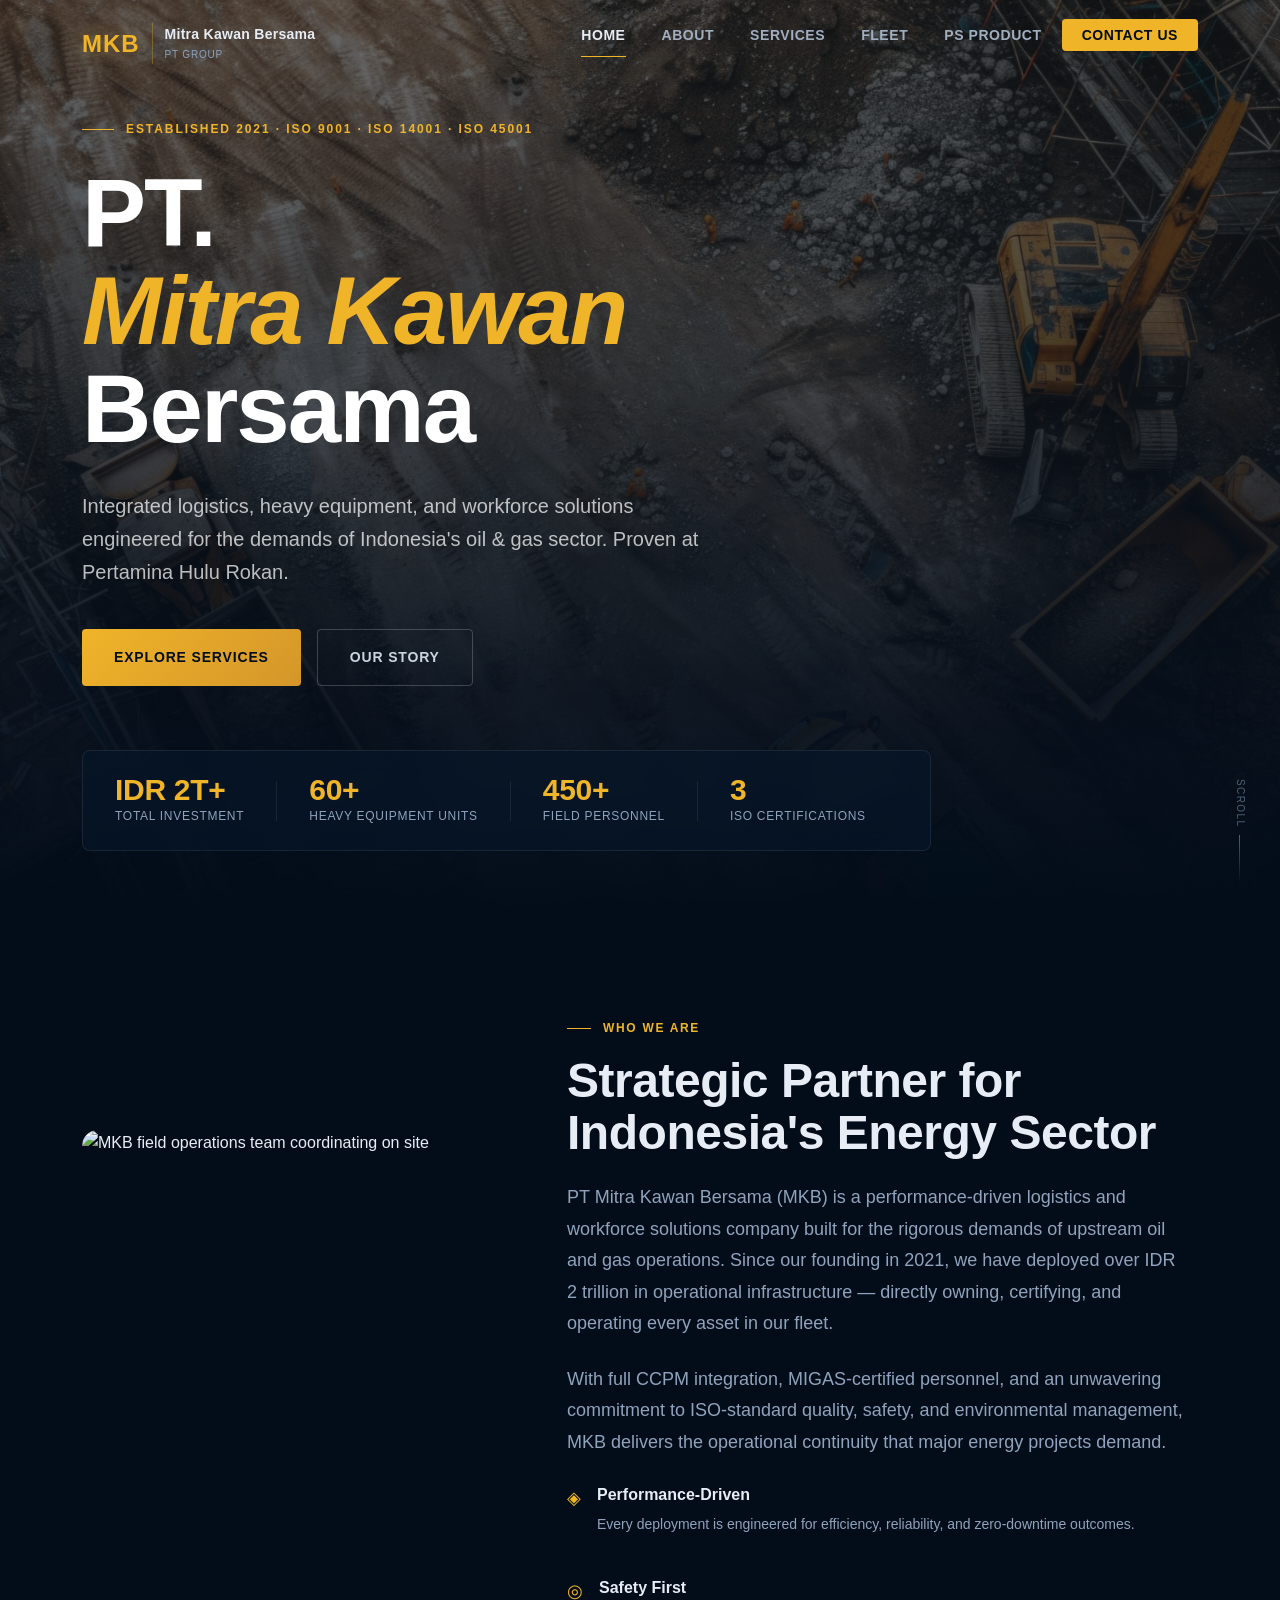
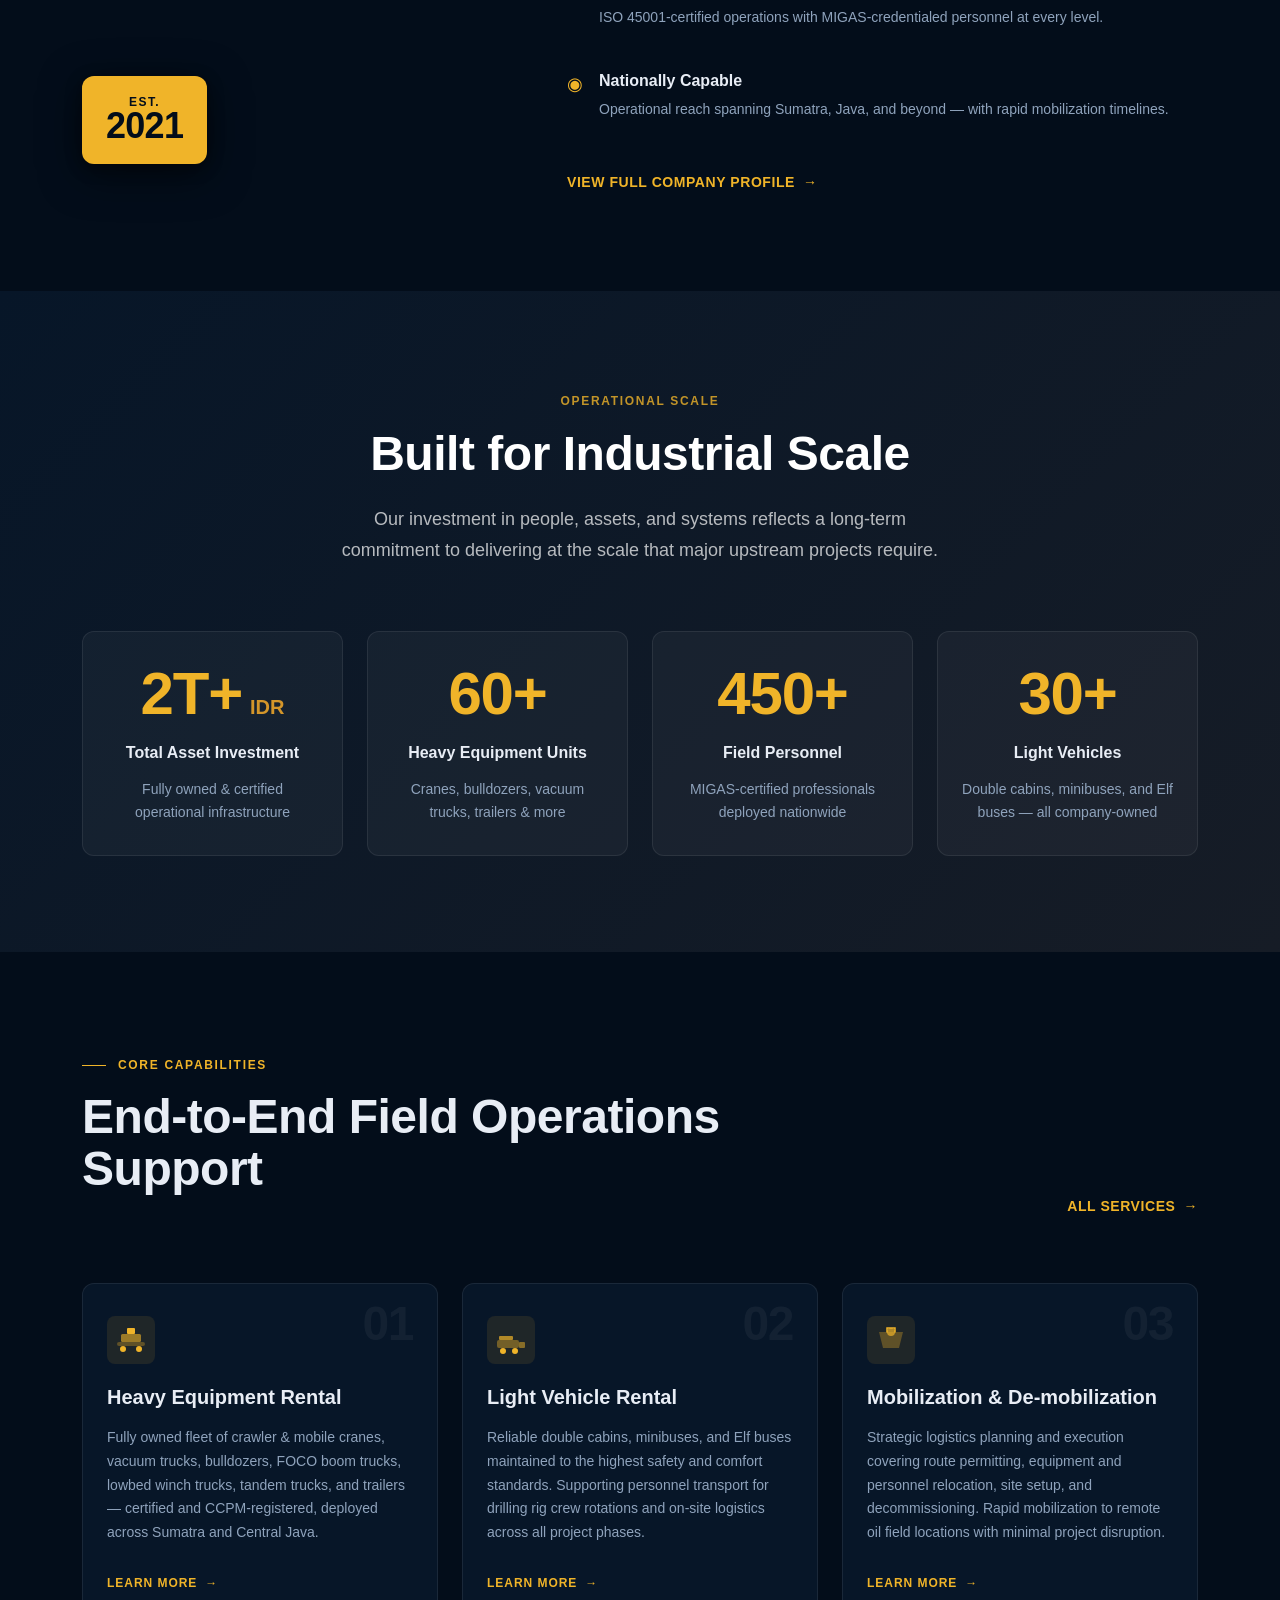
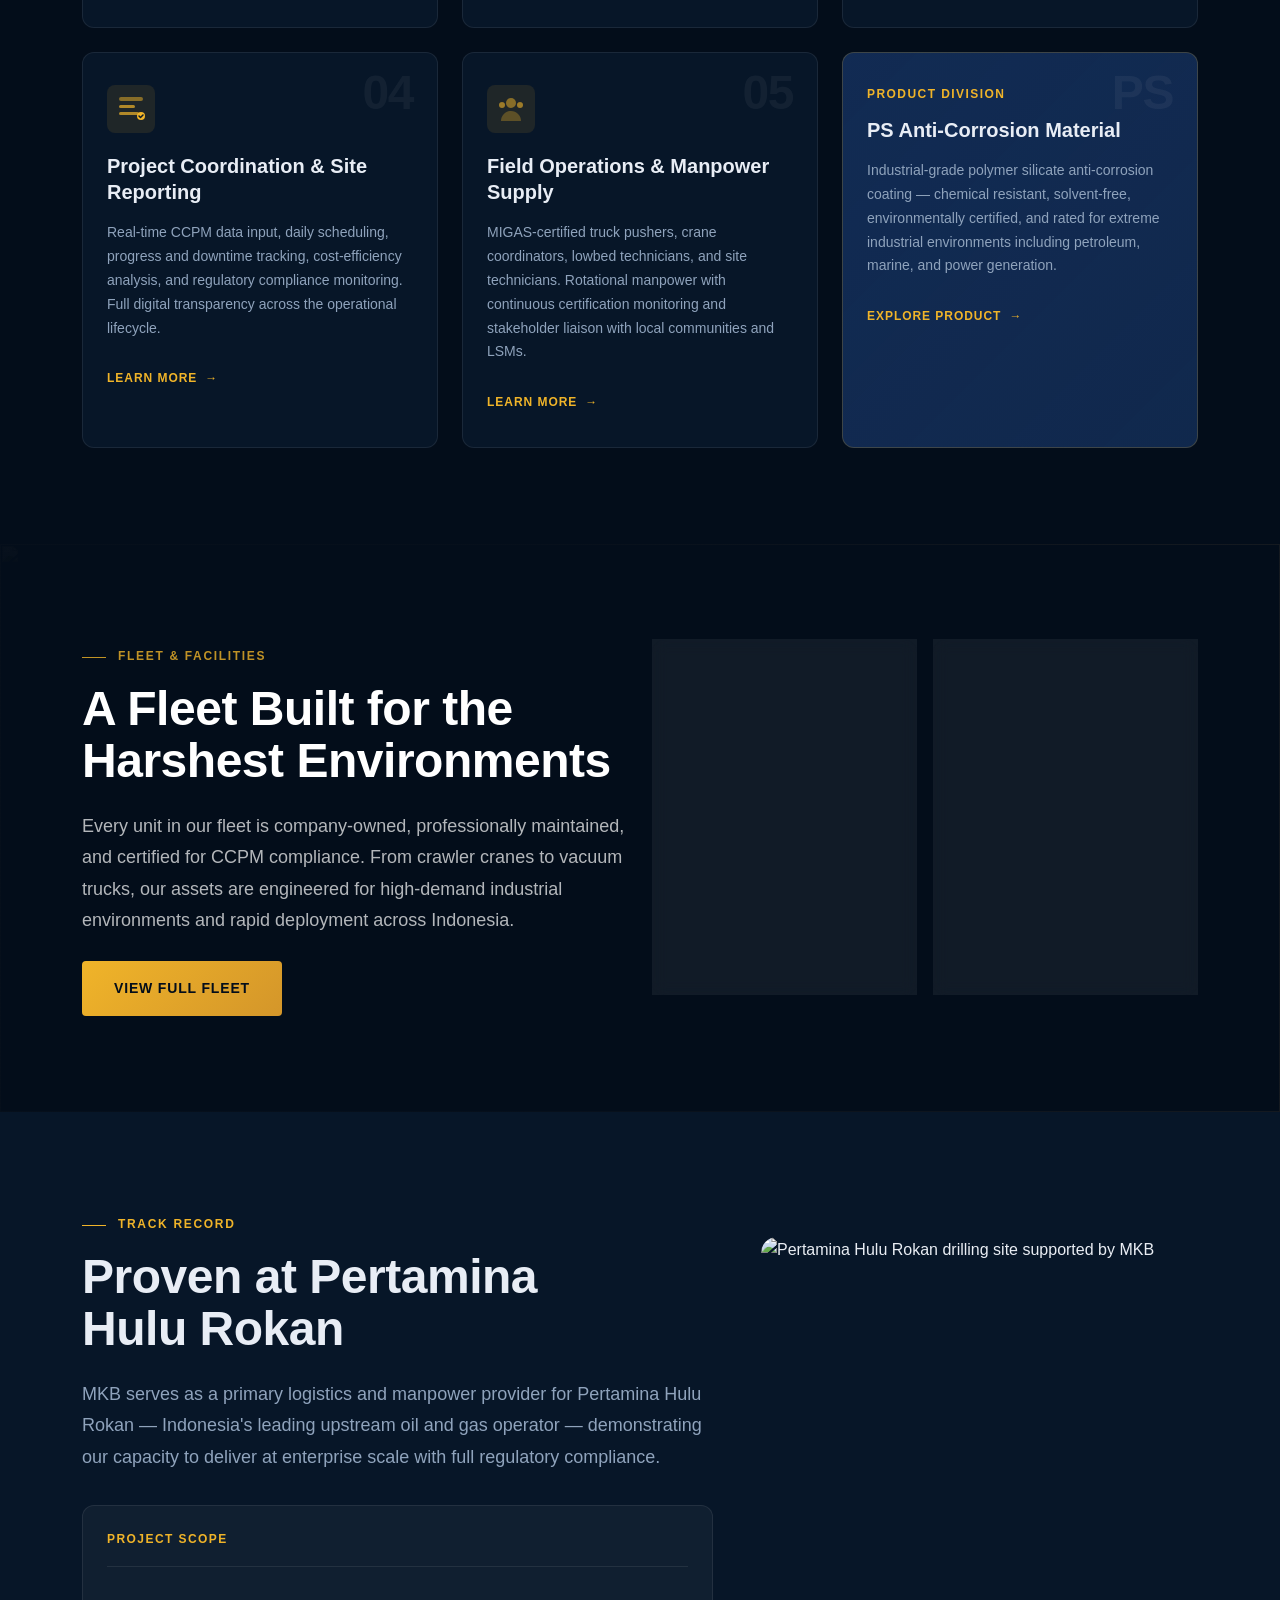
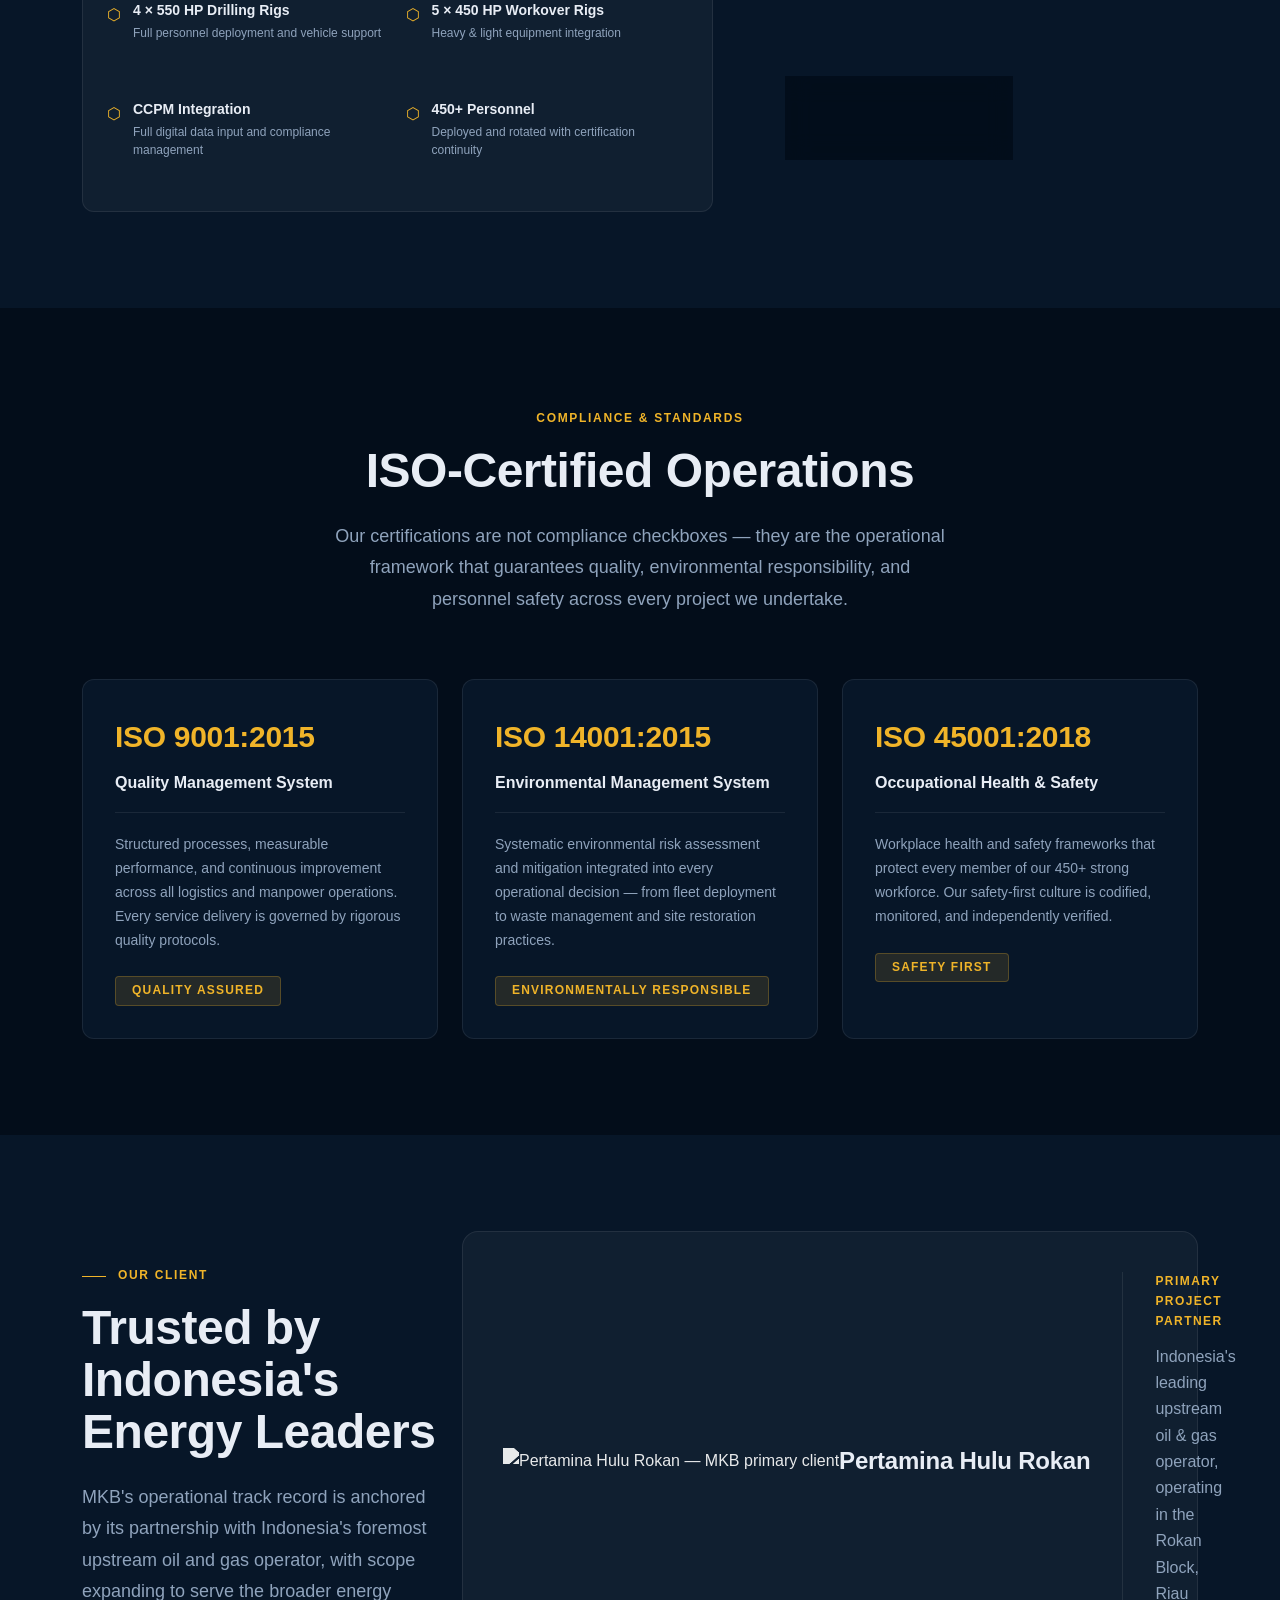
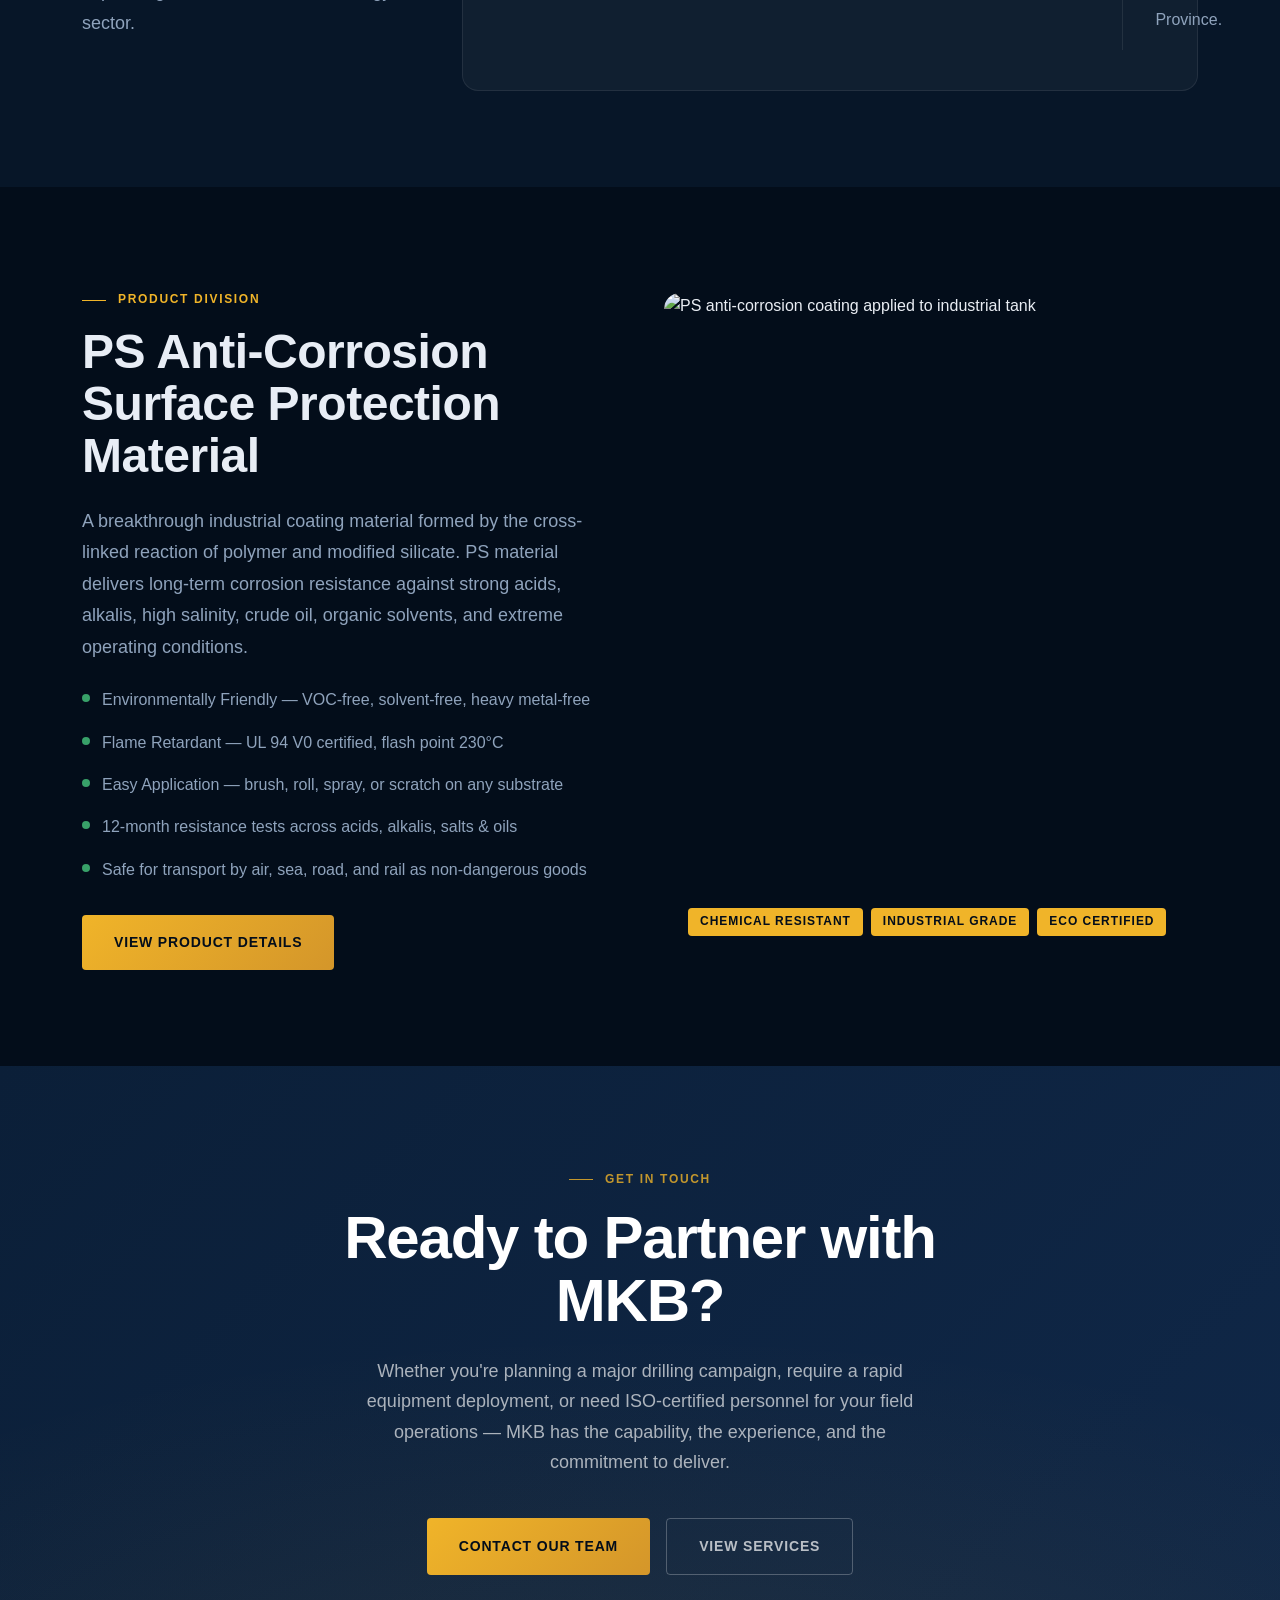
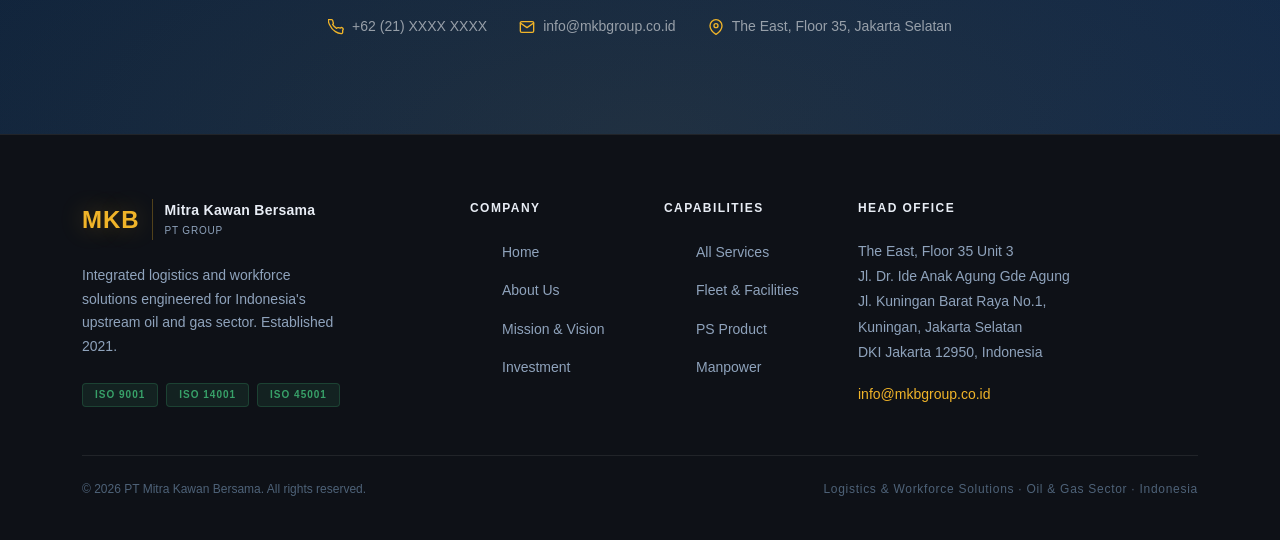
==== index.html @ 02517354 "Initial Commit" ====
<!DOCTYPE html>
<html lang="en">
<head>
  <meta charset="UTF-8" />
  <meta name="viewport" content="width=device-width, initial-scale=1.0" />
  <meta http-equiv="X-UA-Compatible" content="IE=edge" />

  <!-- SEO -->
  <title>PT Mitra Kawan Bersama (MKB) | Logistics & Workforce Solutions — Oil & Gas Indonesia</title>
  <meta name="description" content="PT Mitra Kawan Bersama (MKB) is Indonesia's trusted logistics and workforce solutions partner for the upstream oil and gas sector. Heavy equipment rental, manpower supply, and PS anti-corrosion products." />
  <meta name="keywords" content="logistics oil and gas indonesia, heavy equipment rental indonesia, manpower oil and gas, anti corrosion coating industrial, Pertamina Hulu Rokan contractor, CCPM oil gas, PT Mitra Kawan Bersama" />
  <meta name="robots" content="index, follow" />
  <link rel="canonical" href="https://www.mkbgroup.co.id/" />

  <!-- Open Graph -->
  <meta property="og:type" content="website" />
  <meta property="og:url" content="https://www.mkbgroup.co.id/" />
  <meta property="og:title" content="PT Mitra Kawan Bersama | Integrated Logistics & Workforce Solutions" />
  <meta property="og:description" content="Strategic logistics, heavy equipment, and manpower solutions for Indonesia's upstream oil and gas sector. ISO 9001 | ISO 14001 | ISO 45001 certified." />
  <meta property="og:image" content="/assets/images/og-cover.jpg" />
  <meta property="og:site_name" content="MKB Group" />

  <!-- Twitter Card -->
  <meta name="twitter:card" content="summary_large_image" />
  <meta name="twitter:title" content="PT Mitra Kawan Bersama | Oil & Gas Logistics Indonesia" />
  <meta name="twitter:description" content="Integrated logistics, heavy equipment rental, and workforce solutions for Indonesia's oil & gas sector." />
  <meta name="twitter:image" content="/assets/images/og-cover.jpg" />

  <!-- Fonts -->
  <link rel="preconnect" href="https://fonts.googleapis.com" />
  <link rel="preconnect" href="https://fonts.gstatic.com" crossorigin />
  <link href="https://fonts.googleapis.com/css2?family=Barlow+Condensed:wght@400;600;700;800&family=Barlow:wght@300;400;500;600&family=Barlow+Semi+Condensed:wght@500;600;700&display=swap" rel="stylesheet" />

  <!-- Bootstrap 5 Layout Only -->
  <link rel="stylesheet" href="https://cdn.jsdelivr.net/npm/bootstrap@5.3.2/dist/css/bootstrap.min.css" />

  <!-- Custom Design System -->
  <link rel="stylesheet" href="css/style.css" />

  <!-- Structured Data -->
  <script type="application/ld+json">
  {
    "@context": "https://schema.org",
    "@type": "Organization",
    "name": "PT Mitra Kawan Bersama",
    "alternateName": "MKB",
    "url": "https://www.mkbgroup.co.id",
    "logo": "/assets/images/mkb-logo.svg",
    "foundingDate": "2021",
    "description": "Strategic logistics and workforce solutions provider for Indonesia's upstream oil and gas sector.",
    "address": {
      "@type": "PostalAddress",
      "streetAddress": "The East Floor 35 Unit 3, Jalan Dr. Ide Anak Agung Gde Agung, Jl. Kuningan Barat Raya No.1",
      "addressLocality": "Jakarta Selatan",
      "addressRegion": "DKI Jakarta",
      "postalCode": "12950",
      "addressCountry": "ID"
    },
    "hasCredential": ["ISO 9001:2015", "ISO 14001:2015", "ISO 45001:2018"]
  }
  </script>
</head>
<body>

<!-- ═══════════════════════════════════════════════════════════
     NAVBAR
═══════════════════════════════════════════════════════════ -->
<header id="mkb-navbar" class="mkb-navbar" role="banner">
  <nav class="container-xl" aria-label="Primary Navigation">
    <a href="index.html" class="nav-brand" aria-label="MKB Home">
      <span class="nav-brand__mark">MKB</span>
      <span class="nav-brand__text">
        <span class="nav-brand__name">Mitra Kawan Bersama</span>
        <span class="nav-brand__sub">PT Group</span>
      </span>
    </a>

    <button class="nav-toggle" id="navToggle" aria-label="Toggle navigation" aria-expanded="false" aria-controls="navMenu">
      <span></span><span></span><span></span>
    </button>

    <ul class="nav-menu" id="navMenu" role="menubar">
      <li role="none"><a href="index.html" class="nav-link active" role="menuitem">Home</a></li>
      <li role="none"><a href="about.html" class="nav-link" role="menuitem">About</a></li>
      <li role="none"><a href="services.html" class="nav-link" role="menuitem">Services</a></li>
      <li role="none"><a href="fleet.html" class="nav-link" role="menuitem">Fleet</a></li>
      <li role="none"><a href="product.html" class="nav-link" role="menuitem">PS Product</a></li>
      <li role="none">
        <a href="mailto:info@mkbgroup.co.id" class="nav-cta" role="menuitem">Contact Us</a>
      </li>
    </ul>
  </nav>
</header>

<main id="main-content">

<!-- ═══════════════════════════════════════════════════════════
     HERO SECTION
═══════════════════════════════════════════════════════════ -->
<section id="hero" class="hero-section" aria-label="Hero">
  <div class="hero-bg">
    <img
      src="/assets/images/hero-industrial.jpg"
      alt="Industrial oil field operations at dawn"
      class="hero-bg__img"
      loading="eager"
    />
    <div class="hero-bg__overlay"></div>
    <div class="hero-bg__grid"></div>
  </div>

  <div class="container-xl hero-content">
    <div class="row">
      <div class="col-xl-9">
        <p class="hero-eyebrow reveal">Established 2021 · ISO 9001 · ISO 14001 · ISO 45001</p>
        <h1 class="hero-title reveal reveal-delay-1">
          PT.<br />
          <em>Mitra Kawan</em><br />
          Bersama
        </h1>
        <p class="hero-subtitle reveal reveal-delay-2">
          Integrated logistics, heavy equipment, and workforce solutions engineered for the demands of Indonesia's oil &amp; gas sector. Proven at Pertamina Hulu Rokan.
        </p>
        <div class="hero-actions reveal reveal-delay-3">
          <a href="services.html" class="btn-primary-mkb">Explore Services</a>
          <a href="about.html" class="btn-ghost-mkb">Our Story</a>
        </div>
      </div>
    </div>

    <div class="hero-metrics reveal reveal-delay-4">
      <div class="hero-metric">
        <span class="hero-metric__value">IDR 2T+</span>
        <span class="hero-metric__label">Total Investment</span>
      </div>
      <div class="hero-metric__divider"></div>
      <div class="hero-metric">
        <span class="hero-metric__value">60+</span>
        <span class="hero-metric__label">Heavy Equipment Units</span>
      </div>
      <div class="hero-metric__divider"></div>
      <div class="hero-metric">
        <span class="hero-metric__value">450+</span>
        <span class="hero-metric__label">Field Personnel</span>
      </div>
      <div class="hero-metric__divider"></div>
      <div class="hero-metric">
        <span class="hero-metric__value">3</span>
        <span class="hero-metric__label">ISO Certifications</span>
      </div>
    </div>
  </div>

  <div class="hero-scroll-cue" aria-hidden="true">
    <span>Scroll</span>
    <div class="hero-scroll-cue__line"></div>
  </div>
</section>

<!-- ═══════════════════════════════════════════════════════════
     ABOUT STRIP
═══════════════════════════════════════════════════════════ -->
<section id="about-strip" class="section-about-strip" aria-label="About MKB">
  <div class="container-xl">
    <div class="row align-items-center g-5">
      <div class="col-lg-5">
        <div class="about-img-wrap reveal">
          <img
            src="/assets/images/about-field-ops.jpg"
            alt="MKB field operations team coordinating on site"
            loading="lazy"
            class="about-img"
          />
          <div class="about-img-badge">
            <span class="about-img-badge__year">Est.</span>
            <span class="about-img-badge__num">2021</span>
          </div>
        </div>
      </div>
      <div class="col-lg-7">
        <div class="section-label reveal">Who We Are</div>
        <h2 class="section-title reveal reveal-delay-1">
          Strategic Partner for Indonesia's Energy Sector
        </h2>
        <p class="section-body reveal reveal-delay-2">
          PT Mitra Kawan Bersama (MKB) is a performance-driven logistics and workforce solutions company built for the rigorous demands of upstream oil and gas operations. Since our founding in 2021, we have deployed over IDR 2 trillion in operational infrastructure — directly owning, certifying, and operating every asset in our fleet.
        </p>
        <p class="section-body reveal reveal-delay-2">
          With full CCPM integration, MIGAS-certified personnel, and an unwavering commitment to ISO-standard quality, safety, and environmental management, MKB delivers the operational continuity that major energy projects demand.
        </p>
        <div class="about-pillars reveal reveal-delay-3">
          <div class="about-pillar">
            <div class="about-pillar__icon" aria-hidden="true">◈</div>
            <div>
              <strong>Performance-Driven</strong>
              <p>Every deployment is engineered for efficiency, reliability, and zero-downtime outcomes.</p>
            </div>
          </div>
          <div class="about-pillar">
            <div class="about-pillar__icon" aria-hidden="true">◎</div>
            <div>
              <strong>Safety First</strong>
              <p>ISO 45001-certified operations with MIGAS-credentialed personnel at every level.</p>
            </div>
          </div>
          <div class="about-pillar">
            <div class="about-pillar__icon" aria-hidden="true">◉</div>
            <div>
              <strong>Nationally Capable</strong>
              <p>Operational reach spanning Sumatra, Java, and beyond — with rapid mobilization timelines.</p>
            </div>
          </div>
        </div>
        <a href="about.html" class="link-arrow reveal reveal-delay-4">View Full Company Profile <span>→</span></a>
      </div>
    </div>
  </div>
</section>

<!-- ═══════════════════════════════════════════════════════════
     METRICS COUNTER SECTION
═══════════════════════════════════════════════════════════ -->
<section id="metrics" class="section-metrics" aria-label="Key Metrics">
  <div class="metrics-bg" aria-hidden="true"></div>
  <div class="container-xl">
    <div class="section-header-center reveal">
      <div class="section-label light">Operational Scale</div>
      <h2 class="section-title light">Built for Industrial Scale</h2>
      <p class="section-body light">Our investment in people, assets, and systems reflects a long-term commitment to delivering at the scale that major upstream projects require.</p>
    </div>

    <div class="row g-4 metrics-grid">
      <div class="col-6 col-lg-3">
        <article class="metric-card reveal reveal-stagger">
          <div class="metric-card__num">
            <span class="counter" data-target="2" data-suffix="T+">0</span>
            <span class="metric-card__unit">IDR</span>
          </div>
          <div class="metric-card__label">Total Asset Investment</div>
          <div class="metric-card__desc">Fully owned &amp; certified operational infrastructure</div>
        </article>
      </div>
      <div class="col-6 col-lg-3">
        <article class="metric-card reveal reveal-stagger">
          <div class="metric-card__num">
            <span class="counter" data-target="60" data-suffix="+">0</span>
          </div>
          <div class="metric-card__label">Heavy Equipment Units</div>
          <div class="metric-card__desc">Cranes, bulldozers, vacuum trucks, trailers &amp; more</div>
        </article>
      </div>
      <div class="col-6 col-lg-3">
        <article class="metric-card reveal reveal-stagger">
          <div class="metric-card__num">
            <span class="counter" data-target="450" data-suffix="+">0</span>
          </div>
          <div class="metric-card__label">Field Personnel</div>
          <div class="metric-card__desc">MIGAS-certified professionals deployed nationwide</div>
        </article>
      </div>
      <div class="col-6 col-lg-3">
        <article class="metric-card reveal reveal-stagger">
          <div class="metric-card__num">
            <span class="counter" data-target="30" data-suffix="+">0</span>
          </div>
          <div class="metric-card__label">Light Vehicles</div>
          <div class="metric-card__desc">Double cabins, minibuses, and Elf buses — all company-owned</div>
        </article>
      </div>
    </div>
  </div>
</section>

<!-- ═══════════════════════════════════════════════════════════
     SERVICES OVERVIEW
═══════════════════════════════════════════════════════════ -->
<section id="services" class="section-services" aria-label="Core Services">
  <div class="container-xl">
    <div class="row align-items-end mb-64">
      <div class="col-lg-7">
        <div class="section-label reveal">Core Capabilities</div>
        <h2 class="section-title reveal reveal-delay-1">End-to-End Field Operations Support</h2>
      </div>
      <div class="col-lg-5 text-lg-end">
        <a href="services.html" class="link-arrow reveal reveal-delay-2">All Services <span>→</span></a>
      </div>
    </div>

    <div class="row g-4">

      <div class="col-md-6 col-xl-4">
        <article class="service-card reveal reveal-stagger">
          <div class="service-card__num" aria-hidden="true">01</div>
          <div class="service-card__icon" aria-hidden="true">
            <svg width="32" height="32" viewBox="0 0 32 32" fill="none" aria-hidden="true"><rect x="2" y="18" width="28" height="4" rx="2" fill="currentColor" opacity=".3"/><rect x="6" y="10" width="20" height="8" rx="1.5" fill="currentColor" opacity=".6"/><rect x="12" y="4" width="8" height="6" rx="1" fill="currentColor"/><circle cx="8" cy="25" r="3" fill="currentColor"/><circle cx="24" cy="25" r="3" fill="currentColor"/></svg>
          </div>
          <h3 class="service-card__title">Heavy Equipment Rental</h3>
          <p class="service-card__body">Fully owned fleet of crawler &amp; mobile cranes, vacuum trucks, bulldozers, FOCO boom trucks, lowbed winch trucks, tandem trucks, and trailers — certified and CCPM-registered, deployed across Sumatra and Central Java.</p>
          <a href="services.html#heavy-equipment" class="service-card__link">Learn More <span>→</span></a>
        </article>
      </div>

      <div class="col-md-6 col-xl-4">
        <article class="service-card reveal reveal-stagger">
          <div class="service-card__num" aria-hidden="true">02</div>
          <div class="service-card__icon" aria-hidden="true">
            <svg width="32" height="32" viewBox="0 0 32 32" fill="none" aria-hidden="true"><rect x="2" y="16" width="22" height="8" rx="2" fill="currentColor" opacity=".4"/><rect x="4" y="12" width="14" height="4" rx="1" fill="currentColor" opacity=".7"/><circle cx="8" cy="27" r="3" fill="currentColor"/><circle cx="20" cy="27" r="3" fill="currentColor"/><rect x="24" y="18" width="6" height="6" rx="1" fill="currentColor" opacity=".5"/></svg>
          </div>
          <h3 class="service-card__title">Light Vehicle Rental</h3>
          <p class="service-card__body">Reliable double cabins, minibuses, and Elf buses maintained to the highest safety and comfort standards. Supporting personnel transport for drilling rig crew rotations and on-site logistics across all project phases.</p>
          <a href="services.html#light-vehicle" class="service-card__link">Learn More <span>→</span></a>
        </article>
      </div>

      <div class="col-md-6 col-xl-4">
        <article class="service-card reveal reveal-stagger">
          <div class="service-card__num" aria-hidden="true">03</div>
          <div class="service-card__icon" aria-hidden="true">
            <svg width="32" height="32" viewBox="0 0 32 32" fill="none" aria-hidden="true"><path d="M4 8h24l-4 16H8L4 8z" fill="currentColor" opacity=".3"/><circle cx="16" cy="8" r="4" fill="currentColor" opacity=".7"/><path d="M12 8V4h8v4" stroke="currentColor" stroke-width="1.5" fill="none" stroke-linecap="round"/></svg>
          </div>
          <h3 class="service-card__title">Mobilization &amp; De-mobilization</h3>
          <p class="service-card__body">Strategic logistics planning and execution covering route permitting, equipment and personnel relocation, site setup, and decommissioning. Rapid mobilization to remote oil field locations with minimal project disruption.</p>
          <a href="services.html#mobilization" class="service-card__link">Learn More <span>→</span></a>
        </article>
      </div>

      <div class="col-md-6 col-xl-4">
        <article class="service-card reveal reveal-stagger">
          <div class="service-card__num" aria-hidden="true">04</div>
          <div class="service-card__icon" aria-hidden="true">
            <svg width="32" height="32" viewBox="0 0 32 32" fill="none" aria-hidden="true"><rect x="4" y="4" width="24" height="4" rx="2" fill="currentColor" opacity=".5"/><rect x="4" y="12" width="16" height="3" rx="1.5" fill="currentColor" opacity=".7"/><rect x="4" y="19" width="20" height="3" rx="1.5" fill="currentColor" opacity=".7"/><circle cx="26" cy="23" r="4" fill="currentColor"/><path d="M24 23l1.5 1.5 2.5-2.5" stroke="#0B1929" stroke-width="1.5" stroke-linecap="round" stroke-linejoin="round"/></svg>
          </div>
          <h3 class="service-card__title">Project Coordination &amp; Site Reporting</h3>
          <p class="service-card__body">Real-time CCPM data input, daily scheduling, progress and downtime tracking, cost-efficiency analysis, and regulatory compliance monitoring. Full digital transparency across the operational lifecycle.</p>
          <a href="services.html#coordination" class="service-card__link">Learn More <span>→</span></a>
        </article>
      </div>

      <div class="col-md-6 col-xl-4">
        <article class="service-card reveal reveal-stagger">
          <div class="service-card__num" aria-hidden="true">05</div>
          <div class="service-card__icon" aria-hidden="true">
            <svg width="32" height="32" viewBox="0 0 32 32" fill="none" aria-hidden="true"><circle cx="16" cy="10" r="5" fill="currentColor" opacity=".5"/><path d="M6 28c0-5.523 4.477-10 10-10s10 4.477 10 10" fill="currentColor" opacity=".3"/><circle cx="7" cy="12" r="3" fill="currentColor" opacity=".6"/><circle cx="25" cy="12" r="3" fill="currentColor" opacity=".6"/></svg>
          </div>
          <h3 class="service-card__title">Field Operations &amp; Manpower Supply</h3>
          <p class="service-card__body">MIGAS-certified truck pushers, crane coordinators, lowbed technicians, and site technicians. Rotational manpower with continuous certification monitoring and stakeholder liaison with local communities and LSMs.</p>
          <a href="services.html#manpower" class="service-card__link">Learn More <span>→</span></a>
        </article>
      </div>

      <div class="col-md-6 col-xl-4">
        <article class="service-card service-card--accent reveal reveal-stagger">
          <div class="service-card__num" aria-hidden="true">PS</div>
          <div class="service-card__inner-label">Product Division</div>
          <h3 class="service-card__title">PS Anti-Corrosion Material</h3>
          <p class="service-card__body">Industrial-grade polymer silicate anti-corrosion coating — chemical resistant, solvent-free, environmentally certified, and rated for extreme industrial environments including petroleum, marine, and power generation.</p>
          <a href="product.html" class="service-card__link">Explore Product <span>→</span></a>
        </article>
      </div>

    </div>
  </div>
</section>

<!-- ═══════════════════════════════════════════════════════════
     FLEET HIGHLIGHT
═══════════════════════════════════════════════════════════ -->
<section id="fleet" class="section-fleet" aria-label="Fleet Highlight">
  <div class="fleet-bg" aria-hidden="true">
    <img src="/assets/images/fleet-overview.jpg" alt="" loading="lazy" class="fleet-bg__img" />
    <div class="fleet-bg__overlay"></div>
  </div>
  <div class="container-xl">
    <div class="row">
      <div class="col-lg-6">
        <div class="section-label light reveal">Fleet &amp; Facilities</div>
        <h2 class="section-title light reveal reveal-delay-1">
          A Fleet Built for the<br />Harshest Environments
        </h2>
        <p class="section-body light reveal reveal-delay-2">
          Every unit in our fleet is company-owned, professionally maintained, and certified for CCPM compliance. From crawler cranes to vacuum trucks, our assets are engineered for high-demand industrial environments and rapid deployment across Indonesia.
        </p>
        <a href="fleet.html" class="btn-primary-mkb reveal reveal-delay-3">View Full Fleet</a>
      </div>
      <div class="col-lg-6">
        <div class="fleet-specs-grid reveal reveal-delay-2">
          <div class="fleet-spec">
            <div class="fleet-spec__category">Heavy Equipment</div>
            <ul class="fleet-spec__list">
              <li>Crawler &amp; Mobile Cranes</li>
              <li>Bulldozers</li>
              <li>Vacuum Trucks</li>
              <li>FOCO Boom Trucks</li>
              <li>Lowbed Winch Trucks</li>
              <li>Tandem &amp; Cargo Trucks</li>
            </ul>
          </div>
          <div class="fleet-spec">
            <div class="fleet-spec__category">Light Vehicles</div>
            <ul class="fleet-spec__list">
              <li>Double Cabin 4x4</li>
              <li>Minibuses</li>
              <li>Elf Buses</li>
            </ul>
            <div class="fleet-spec__badge">All units CCPM registered</div>
          </div>
        </div>
      </div>
    </div>
  </div>
</section>

<!-- ═══════════════════════════════════════════════════════════
     TRACK RECORD — PERTAMINA HULU ROKAN
═══════════════════════════════════════════════════════════ -->
<section id="track-record" class="section-track" aria-label="Track Record">
  <div class="container-xl">
    <div class="row align-items-center g-5">
      <div class="col-lg-7">
        <div class="section-label reveal">Track Record</div>
        <h2 class="section-title reveal reveal-delay-1">
          Proven at Pertamina<br />Hulu Rokan
        </h2>
        <p class="section-body reveal reveal-delay-2">
          MKB serves as a primary logistics and manpower provider for Pertamina Hulu Rokan — Indonesia's leading upstream oil and gas operator — demonstrating our capacity to deliver at enterprise scale with full regulatory compliance.
        </p>

        <div class="track-scope reveal reveal-delay-3">
          <div class="track-scope__title">Project Scope</div>
          <div class="row g-3">
            <div class="col-sm-6">
              <div class="track-item">
                <div class="track-item__icon" aria-hidden="true">⬡</div>
                <div>
                  <strong>4 × 550 HP Drilling Rigs</strong>
                  <p>Full personnel deployment and vehicle support</p>
                </div>
              </div>
            </div>
            <div class="col-sm-6">
              <div class="track-item">
                <div class="track-item__icon" aria-hidden="true">⬡</div>
                <div>
                  <strong>5 × 450 HP Workover Rigs</strong>
                  <p>Heavy &amp; light equipment integration</p>
                </div>
              </div>
            </div>
            <div class="col-sm-6">
              <div class="track-item">
                <div class="track-item__icon" aria-hidden="true">⬡</div>
                <div>
                  <strong>CCPM Integration</strong>
                  <p>Full digital data input and compliance management</p>
                </div>
              </div>
            </div>
            <div class="col-sm-6">
              <div class="track-item">
                <div class="track-item__icon" aria-hidden="true">⬡</div>
                <div>
                  <strong>450+ Personnel</strong>
                  <p>Deployed and rotated with certification continuity</p>
                </div>
              </div>
            </div>
          </div>
        </div>
      </div>

      <div class="col-lg-5">
        <div class="track-visual reveal reveal-delay-2">
          <img
            src="/assets/images/drilling-site.jpg"
            alt="Pertamina Hulu Rokan drilling site supported by MKB"
            loading="lazy"
            class="track-img"
          />
          <div class="track-badge">
            <div class="track-badge__client">Pertamina Hulu Rokan</div>
            <div class="track-badge__label">Active Project Partner</div>
          </div>
        </div>
      </div>
    </div>
  </div>
</section>

<!-- ═══════════════════════════════════════════════════════════
     CERTIFICATIONS
═══════════════════════════════════════════════════════════ -->
<section id="certifications" class="section-certs" aria-label="Certifications">
  <div class="container-xl">
    <div class="section-header-center reveal">
      <div class="section-label">Compliance &amp; Standards</div>
      <h2 class="section-title">ISO-Certified Operations</h2>
      <p class="section-body">Our certifications are not compliance checkboxes — they are the operational framework that guarantees quality, environmental responsibility, and personnel safety across every project we undertake.</p>
    </div>

    <div class="row g-4 justify-content-center">
      <div class="col-md-4">
        <article class="cert-card reveal reveal-stagger">
          <div class="cert-card__standard">ISO 9001:2015</div>
          <div class="cert-card__title">Quality Management System</div>
          <p class="cert-card__body">Structured processes, measurable performance, and continuous improvement across all logistics and manpower operations. Every service delivery is governed by rigorous quality protocols.</p>
          <div class="cert-card__badge">Quality Assured</div>
        </article>
      </div>
      <div class="col-md-4">
        <article class="cert-card reveal reveal-stagger">
          <div class="cert-card__standard">ISO 14001:2015</div>
          <div class="cert-card__title">Environmental Management System</div>
          <p class="cert-card__body">Systematic environmental risk assessment and mitigation integrated into every operational decision — from fleet deployment to waste management and site restoration practices.</p>
          <div class="cert-card__badge">Environmentally Responsible</div>
        </article>
      </div>
      <div class="col-md-4">
        <article class="cert-card reveal reveal-stagger">
          <div class="cert-card__standard">ISO 45001:2018</div>
          <div class="cert-card__title">Occupational Health &amp; Safety</div>
          <p class="cert-card__body">Workplace health and safety frameworks that protect every member of our 450+ strong workforce. Our safety-first culture is codified, monitored, and independently verified.</p>
          <div class="cert-card__badge">Safety First</div>
        </article>
      </div>
    </div>
  </div>
</section>

<!-- ═══════════════════════════════════════════════════════════
     CLIENTS SECTION
═══════════════════════════════════════════════════════════ -->
<section id="clients" class="section-clients" aria-label="Our Clients">
  <div class="container-xl">
    <div class="row align-items-center">
      <div class="col-lg-4">
        <div class="section-label reveal">Our Client</div>
        <h2 class="section-title reveal reveal-delay-1">Trusted by Indonesia's Energy Leaders</h2>
        <p class="section-body reveal reveal-delay-2">MKB's operational track record is anchored by its partnership with Indonesia's foremost upstream oil and gas operator, with scope expanding to serve the broader energy sector.</p>
      </div>
      <div class="col-lg-8">
        <div class="client-display reveal reveal-delay-2">
          <div class="client-logo-wrap">
            <img
              src="/assets/images/pertamina-hulu-rokan-logo.png"
              alt="Pertamina Hulu Rokan — MKB primary client"
              loading="lazy"
              class="client-logo"
            />
            <div class="client-logo__fallback" aria-hidden="true">
              <span>Pertamina Hulu Rokan</span>
            </div>
          </div>
          <div class="client-note">
            <span>Primary Project Partner</span>
            <p>Indonesia's leading upstream oil &amp; gas operator, operating in the Rokan Block, Riau Province.</p>
          </div>
        </div>
      </div>
    </div>
  </div>
</section>

<!-- ═══════════════════════════════════════════════════════════
     PS PRODUCT HIGHLIGHT
═══════════════════════════════════════════════════════════ -->
<section id="product" class="section-product-hi" aria-label="PS Anti-Corrosion Product">
  <div class="container-xl">
    <div class="row align-items-center g-5">
      <div class="col-lg-6">
        <div class="section-label reveal">Product Division</div>
        <h2 class="section-title reveal reveal-delay-1">
          PS Anti-Corrosion<br />Surface Protection Material
        </h2>
        <p class="section-body reveal reveal-delay-2">
          A breakthrough industrial coating material formed by the cross-linked reaction of polymer and modified silicate. PS material delivers long-term corrosion resistance against strong acids, alkalis, high salinity, crude oil, organic solvents, and extreme operating conditions.
        </p>

        <div class="ps-features reveal reveal-delay-3">
          <div class="ps-feature">
            <div class="ps-feature__dot green"></div>
            <span>Environmentally Friendly — VOC-free, solvent-free, heavy metal-free</span>
          </div>
          <div class="ps-feature">
            <div class="ps-feature__dot green"></div>
            <span>Flame Retardant — UL 94 V0 certified, flash point 230°C</span>
          </div>
          <div class="ps-feature">
            <div class="ps-feature__dot green"></div>
            <span>Easy Application — brush, roll, spray, or scratch on any substrate</span>
          </div>
          <div class="ps-feature">
            <div class="ps-feature__dot green"></div>
            <span>12-month resistance tests across acids, alkalis, salts &amp; oils</span>
          </div>
          <div class="ps-feature">
            <div class="ps-feature__dot green"></div>
            <span>Safe for transport by air, sea, road, and rail as non-dangerous goods</span>
          </div>
        </div>

        <a href="product.html" class="btn-primary-mkb reveal reveal-delay-4">View Product Details</a>
      </div>

      <div class="col-lg-6">
        <div class="ps-visual reveal reveal-delay-2">
          <img
            src="/assets/images/ps-material-application.jpg"
            alt="PS anti-corrosion coating applied to industrial tank"
            loading="lazy"
            class="ps-img"
          />
          <div class="ps-tags">
            <div class="ps-tag">Chemical Resistant</div>
            <div class="ps-tag">Industrial Grade</div>
            <div class="ps-tag">Eco Certified</div>
          </div>
        </div>
      </div>
    </div>
  </div>
</section>

<!-- ═══════════════════════════════════════════════════════════
     CTA SECTION
═══════════════════════════════════════════════════════════ -->
<section id="cta" class="section-cta" aria-label="Call to Action">
  <div class="cta-bg" aria-hidden="true"></div>
  <div class="container-xl">
    <div class="cta-inner reveal">
      <div class="section-label light">Get in Touch</div>
      <h2 class="cta-title">Ready to Partner with MKB?</h2>
      <p class="cta-body">Whether you're planning a major drilling campaign, require a rapid equipment deployment, or need ISO-certified personnel for your field operations — MKB has the capability, the experience, and the commitment to deliver.</p>
      <div class="cta-actions">
        <a href="mailto:info@mkbgroup.co.id" class="btn-primary-mkb">Contact Our Team</a>
        <a href="services.html" class="btn-ghost-mkb btn-ghost-mkb--light">View Services</a>
      </div>
      <div class="cta-contact-row">
        <div class="cta-contact-item">
          <svg width="16" height="16" viewBox="0 0 24 24" fill="none" stroke="currentColor" stroke-width="2" stroke-linecap="round" stroke-linejoin="round" aria-hidden="true"><path d="M22 16.92v3a2 2 0 01-2.18 2 19.79 19.79 0 01-8.63-3.07A19.5 19.5 0 013.07 9.76 19.79 19.79 0 01.21 1.13 2 2 0 012.22 1h3a2 2 0 012 1.72c.127.96.361 1.903.7 2.81a2 2 0 01-.45 2.11L6.91 8.09a16 16 0 006 6l.66-.66a2 2 0 012.11-.45c.907.339 1.85.573 2.81.7A2 2 0 0122 16.92z"/></svg>
          <span>+62 (21) XXXX XXXX</span>
        </div>
        <div class="cta-contact-item">
          <svg width="16" height="16" viewBox="0 0 24 24" fill="none" stroke="currentColor" stroke-width="2" stroke-linecap="round" stroke-linejoin="round" aria-hidden="true"><path d="M4 4h16c1.1 0 2 .9 2 2v12c0 1.1-.9 2-2 2H4c-1.1 0-2-.9-2-2V6c0-1.1.9-2 2-2z"/><polyline points="22,6 12,13 2,6"/></svg>
          <span>info@mkbgroup.co.id</span>
        </div>
        <div class="cta-contact-item">
          <svg width="16" height="16" viewBox="0 0 24 24" fill="none" stroke="currentColor" stroke-width="2" stroke-linecap="round" stroke-linejoin="round" aria-hidden="true"><path d="M21 10c0 7-9 13-9 13s-9-6-9-13a9 9 0 0118 0z"/><circle cx="12" cy="10" r="3"/></svg>
          <span>The East, Floor 35, Jakarta Selatan</span>
        </div>
      </div>
    </div>
  </div>
</section>

</main>

<!-- ═══════════════════════════════════════════════════════════
     FOOTER
═══════════════════════════════════════════════════════════ -->
<footer class="mkb-footer" role="contentinfo">
  <div class="container-xl">
    <div class="row g-5 footer-top">

      <div class="col-lg-4">
        <a href="index.html" class="nav-brand footer-brand">
          <span class="nav-brand__mark">MKB</span>
          <span class="nav-brand__text">
            <span class="nav-brand__name">Mitra Kawan Bersama</span>
            <span class="nav-brand__sub">PT Group</span>
          </span>
        </a>
        <p class="footer-desc">Integrated logistics and workforce solutions engineered for Indonesia's upstream oil and gas sector. Established 2021.</p>
        <div class="footer-certs">
          <span class="footer-cert-badge">ISO 9001</span>
          <span class="footer-cert-badge">ISO 14001</span>
          <span class="footer-cert-badge">ISO 45001</span>
        </div>
      </div>

      <div class="col-6 col-lg-2">
        <div class="footer-group">
          <div class="footer-group__title">Company</div>
          <ul class="footer-links">
            <li><a href="index.html">Home</a></li>
            <li><a href="about.html">About Us</a></li>
            <li><a href="about.html#mission">Mission &amp; Vision</a></li>
            <li><a href="about.html#investment">Investment</a></li>
          </ul>
        </div>
      </div>

      <div class="col-6 col-lg-2">
        <div class="footer-group">
          <div class="footer-group__title">Capabilities</div>
          <ul class="footer-links">
            <li><a href="services.html">All Services</a></li>
            <li><a href="fleet.html">Fleet &amp; Facilities</a></li>
            <li><a href="product.html">PS Product</a></li>
            <li><a href="services.html#manpower">Manpower</a></li>
          </ul>
        </div>
      </div>

      <div class="col-lg-4">
        <div class="footer-group">
          <div class="footer-group__title">Head Office</div>
          <address class="footer-address">
            The East, Floor 35 Unit 3<br />
            Jl. Dr. Ide Anak Agung Gde Agung<br />
            Jl. Kuningan Barat Raya No.1,<br />
            Kuningan, Jakarta Selatan<br />
            DKI Jakarta 12950, Indonesia
          </address>
          <a href="mailto:info@mkbgroup.co.id" class="footer-email">info@mkbgroup.co.id</a>
        </div>
      </div>
    </div>

    <div class="footer-bottom">
      <p class="footer-copy">© <span id="footerYear"></span> PT Mitra Kawan Bersama. All rights reserved.</p>
      <p class="footer-industry">Logistics &amp; Workforce Solutions · Oil &amp; Gas Sector · Indonesia</p>
    </div>
  </div>
</footer>

<!-- Bootstrap JS (layout only) -->
<script src="https://cdn.jsdelivr.net/npm/bootstrap@5.3.2/dist/js/bootstrap.bundle.min.js"></script>
<!-- MKB Custom Script -->
<script src="js/script.js"></script>
</body>
</html>
---- css/style.css ----
/* ═══════════════════════════════════════════════════════════
   MKB DESIGN SYSTEM — css/style.css
   PT Mitra Kawan Bersama
   Ultra-Premium Industrial Corporate
═══════════════════════════════════════════════════════════ */

/* ─── 1. CSS CUSTOM PROPERTIES (DESIGN TOKENS) ─── */
:root {
  /* PRIMARY PALETTE */
  --navy-900:   #030D1A;
  --navy-800:   #071628;
  --navy-700:   #0B1F38;
  --navy-600:   #102849;
  --navy-500:   #163362;
  --navy-400:   #1E4480;

  /* STEEL / CHARCOAL */
  --steel-900:  #0E1117;
  --steel-800:  #161C26;
  --steel-700:  #1E2535;
  --steel-600:  #263044;
  --steel-500:  #374256;
  --steel-400:  #4A5568;
  --steel-300:  #718096;
  --steel-200:  #A0AEC0;
  --steel-100:  #CBD5E0;
  --steel-050:  #EDF2F7;

  /* GOLD / AMBER ACCENT */
  --gold-600:   #92660A;
  --gold-500:   #B07D12;
  --gold-400:   #D4962A;
  --gold-300:   #F0B429;
  --gold-200:   #F6C94E;
  --gold-100:   #FDE68A;

  /* GREEN ACCENT (compliance / eco) */
  --green-600:  #1A5C36;
  --green-500:  #22703F;
  --green-400:  #2D8A50;
  --green-300:  #38A169;
  --green-200:  #68D391;
  --green-100:  #C6F6D5;

  /* SEMANTIC */
  --color-bg:          var(--navy-900);
  --color-surface:     var(--navy-800);
  --color-surface-2:   var(--steel-800);
  --color-border:      rgba(255,255,255,0.08);
  --color-border-gold: rgba(240,180,41,0.3);
  --color-text:        #E8EDF5;
  --color-text-muted:  #8FA3BC;
  --color-text-dim:    #4E6278;
  --color-accent:      var(--gold-300);
  --color-accent-2:    var(--green-300);

  /* TYPOGRAPHY */
  --font-display:  'Inter-display', sans-serif;
  --font-semi:     'Inter-display', sans-serif;
  --font-body:     'Inter-display', sans-serif;

  /* TYPE SCALE */
  --text-xs:    0.75rem;
  --text-sm:    0.875rem;
  --text-base:  1rem;
  --text-lg:    1.125rem;
  --text-xl:    1.25rem;
  --text-2xl:   1.5rem;
  --text-3xl:   1.875rem;
  --text-4xl:   2.25rem;
  --text-5xl:   3rem;
  --text-6xl:   3.75rem;
  --text-7xl:   4.5rem;
  --text-8xl:   6rem;

  /* SPACING SCALE (4px base) */
  --sp-1:  4px;
  --sp-2:  8px;
  --sp-3:  12px;
  --sp-4:  16px;
  --sp-5:  20px;
  --sp-6:  24px;
  --sp-8:  32px;
  --sp-10: 40px;
  --sp-12: 48px;
  --sp-16: 64px;
  --sp-20: 80px;
  --sp-24: 96px;

  /* RADII */
  --radius-sm:  4px;
  --radius-md:  8px;
  --radius-lg:  12px;
  --radius-xl:  16px;
  --radius-2xl: 24px;

  /* SHADOWS */
  --shadow-sm:  0 1px 3px rgba(0,0,0,0.4), 0 1px 2px rgba(0,0,0,0.5);
  --shadow-md:  0 4px 16px rgba(0,0,0,0.4), 0 2px 8px rgba(0,0,0,0.3);
  --shadow-lg:  0 10px 40px rgba(0,0,0,0.5), 0 4px 16px rgba(0,0,0,0.4);
  --shadow-xl:  0 20px 60px rgba(0,0,0,0.6), 0 8px 24px rgba(0,0,0,0.5);
  --shadow-gold: 0 0 32px rgba(240,180,41,0.15);

  /* TRANSITIONS */
  --ease-out:   cubic-bezier(0.16, 1, 0.3, 1);
  --ease-in-out: cubic-bezier(0.45, 0, 0.55, 1);
  --dur-fast:   180ms;
  --dur-base:   300ms;
  --dur-slow:   500ms;

  /* SECTION PADDING */
  --section-y: var(--sp-24);
}

/* ─── 2. RESET & BASE ─── */
*, *::before, *::after {
  box-sizing: border-box;
  margin: 0;
  padding: 0;
}

html {
  scroll-behavior: smooth;
  font-size: 16px;
  -webkit-text-size-adjust: 100%;
}

body {
  font-family: var(--font-body);
  font-weight: 400;
  background-color: var(--color-bg);
  color: var(--color-text);
  line-height: 1.65;
  overflow-x: hidden;
  -webkit-font-smoothing: antialiased;
  -moz-osx-font-smoothing: grayscale;
}

img {
  max-width: 100%;
  height: auto;
  display: block;
}

a {
  color: inherit;
  text-decoration: none;
  transition: color var(--dur-fast) var(--ease-out);
}

ul { list-style: none; }
address { font-style: normal; }
em { font-style: italic; color: var(--gold-300); }

/* Utility spacing */
.mt-16 { margin-top: var(--sp-4) !important; }
.mb-64 { margin-bottom: var(--sp-16) !important; }

/* ─── 3. NAVBAR ─── */
.mkb-navbar {
  position: fixed;
  top: 0; left: 0; right: 0;
  z-index: 1000;
  padding: var(--sp-4) 0;
  transition: background var(--dur-base) var(--ease-out),
              padding var(--dur-base) var(--ease-out),
              box-shadow var(--dur-base) var(--ease-out);
}

.mkb-navbar.scrolled {
  background: rgba(3, 13, 26, 0.97);
  backdrop-filter: blur(12px);
  -webkit-backdrop-filter: blur(12px);
  padding: var(--sp-3) 0;
  box-shadow: 0 1px 0 var(--color-border), var(--shadow-md);
}

.mkb-navbar nav {
  display: flex;
  align-items: center;
  justify-content: space-between;
  gap: var(--sp-8);
}

/* Brand */
.nav-brand {
  display: flex;
  align-items: center;
  gap: var(--sp-3);
  flex-shrink: 0;
}

.nav-brand__mark {
  font-family: var(--font-display);
  font-size: var(--text-2xl);
  font-weight: 800;
  letter-spacing: 0.04em;
  color: var(--gold-300);
  line-height: 1;
  text-shadow: 0 0 24px rgba(240,180,41,0.3);
}

.nav-brand__text {
  display: flex;
  flex-direction: column;
  gap: 1px;
  border-left: 1px solid var(--color-border-gold);
  padding-left: var(--sp-3);
}

.nav-brand__name {
  font-family: var(--font-semi);
  font-size: var(--text-sm);
  font-weight: 600;
  letter-spacing: 0.02em;
  color: var(--color-text);
  white-space: nowrap;
}

.nav-brand__sub {
  font-size: 10px;
  font-weight: 400;
  letter-spacing: 0.08em;
  text-transform: uppercase;
  color: var(--color-text-muted);
}

/* Nav menu */
.nav-menu {
  display: flex;
  align-items: center;
  gap: var(--sp-1);
}

.nav-link {
  font-family: var(--font-semi);
  font-size: var(--text-sm);
  font-weight: 600;
  letter-spacing: 0.04em;
  text-transform: uppercase;
  color: var(--steel-200);
  padding: var(--sp-2) var(--sp-4);
  border-radius: var(--radius-sm);
  position: relative;
  transition: color var(--dur-fast);
}

.nav-link::after {
  content: '';
  position: absolute;
  bottom: -2px; left: var(--sp-4); right: var(--sp-4);
  height: 1px;
  background: var(--gold-300);
  transform: scaleX(0);
  transition: transform var(--dur-base) var(--ease-out);
  transform-origin: left;
}

.nav-link:hover { color: var(--color-text); }
.nav-link:hover::after,
.nav-link.active::after { transform: scaleX(1); }
.nav-link.active { color: var(--color-text); }

.nav-cta {
  font-family: var(--font-semi);
  font-size: var(--text-sm);
  font-weight: 700;
  letter-spacing: 0.04em;
  text-transform: uppercase;
  color: var(--navy-900);
  background: var(--gold-300);
  padding: var(--sp-2) var(--sp-5);
  border-radius: var(--radius-sm);
  white-space: nowrap;
  transition: background var(--dur-fast), transform var(--dur-fast), box-shadow var(--dur-fast);
}

.nav-cta:hover {
  background: var(--gold-200);
  transform: translateY(-1px);
  box-shadow: var(--shadow-gold);
  color: var(--navy-900);
}

/* Mobile toggle */
.nav-toggle {
  display: none;
  flex-direction: column;
  gap: 5px;
  background: none;
  border: none;
  cursor: pointer;
  padding: var(--sp-2);
  z-index: 10;
}

.nav-toggle span {
  display: block;
  width: 24px;
  height: 2px;
  background: var(--color-text);
  border-radius: 2px;
  transition: transform var(--dur-base) var(--ease-out),
              opacity var(--dur-base),
              width var(--dur-base);
}

.nav-toggle.active span:nth-child(1) { transform: translateY(7px) rotate(45deg); }
.nav-toggle.active span:nth-child(2) { opacity: 0; width: 0; }
.nav-toggle.active span:nth-child(3) { transform: translateY(-7px) rotate(-45deg); }

/* ─── 4. BUTTONS ─── */
.btn-primary-mkb {
  display: inline-flex;
  align-items: center;
  gap: var(--sp-2);
  font-family: var(--font-semi);
  font-size: var(--text-sm);
  font-weight: 700;
  letter-spacing: 0.06em;
  text-transform: uppercase;
  color: var(--navy-900);
  background: linear-gradient(135deg, var(--gold-300), var(--gold-400));
  border: none;
  padding: var(--sp-4) var(--sp-8);
  border-radius: var(--radius-sm);
  cursor: pointer;
  position: relative;
  overflow: hidden;
  transition: transform var(--dur-fast) var(--ease-out),
              box-shadow var(--dur-base) var(--ease-out);
}

.btn-primary-mkb::before {
  content: '';
  position: absolute;
  inset: 0;
  background: rgba(255,255,255,0.15);
  opacity: 0;
  transition: opacity var(--dur-fast);
}

.btn-primary-mkb:hover {
  color: var(--navy-900);
  transform: translateY(-2px);
  box-shadow: 0 8px 32px rgba(240,180,41,0.35);
}

.btn-primary-mkb:hover::before { opacity: 1; }

.btn-ghost-mkb {
  display: inline-flex;
  align-items: center;
  font-family: var(--font-semi);
  font-size: var(--text-sm);
  font-weight: 600;
  letter-spacing: 0.06em;
  text-transform: uppercase;
  color: var(--steel-100);
  border: 1px solid rgba(255,255,255,0.2);
  padding: var(--sp-4) var(--sp-8);
  border-radius: var(--radius-sm);
  background: transparent;
  transition: color var(--dur-fast), border-color var(--dur-fast), background var(--dur-fast);
}

.btn-ghost-mkb:hover {
  color: var(--color-text);
  border-color: rgba(255,255,255,0.5);
  background: rgba(255,255,255,0.05);
}

.btn-ghost-mkb--light {
  color: rgba(255,255,255,0.7);
  border-color: rgba(255,255,255,0.25);
}

.btn-ghost-mkb--light:hover {
  color: #fff;
  border-color: rgba(255,255,255,0.6);
}

.link-arrow {
  display: inline-flex;
  align-items: center;
  gap: var(--sp-2);
  font-family: var(--font-semi);
  font-size: var(--text-sm);
  font-weight: 600;
  letter-spacing: 0.04em;
  text-transform: uppercase;
  color: var(--gold-300);
  transition: gap var(--dur-fast);
}

.link-arrow span {
  display: inline-block;
  transition: transform var(--dur-fast) var(--ease-out);
}

.link-arrow:hover { color: var(--gold-200); }
.link-arrow:hover span { transform: translateX(4px); }

/* ─── 5. SECTION TYPOGRAPHY SYSTEM ─── */
.section-label {
  font-family: var(--font-semi);
  font-size: var(--text-xs);
  font-weight: 700;
  letter-spacing: 0.14em;
  text-transform: uppercase;
  color: var(--gold-300);
  display: inline-flex;
  align-items: center;
  gap: var(--sp-3);
  margin-bottom: var(--sp-4);
}

.section-label::before {
  content: '';
  display: block;
  width: 24px;
  height: 1px;
  background: var(--gold-300);
  flex-shrink: 0;
}

.section-label.light { color: rgba(240,180,41,0.8); }
.section-label.light::before { background: rgba(240,180,41,0.8); }

.section-title {
  font-family: var(--font-display);
  font-size: clamp(var(--text-3xl), 5vw, var(--text-5xl));
  font-weight: 800;
  line-height: 1.08;
  letter-spacing: -0.01em;
  color: var(--color-text);
  margin-bottom: var(--sp-6);
}

.section-title.light { color: #fff; }

.section-body {
  font-size: var(--text-lg);
  font-weight: 300;
  line-height: 1.75;
  color: var(--color-text-muted);
  margin-bottom: var(--sp-6);
  max-width: 62ch;
}

.section-body.light { color: rgba(255,255,255,0.7); }

.section-header-center {
  text-align: center;
  margin-bottom: var(--sp-16);
}

.section-header-center .section-label {
  justify-content: center;
}

.section-header-center .section-label::before { display: none; }

.section-header-center .section-body {
  margin-left: auto;
  margin-right: auto;
}

/* ─── 6. HERO SECTION ─── */
.hero-section {
  position: relative;
  min-height: 100vh;
  display: flex;
  align-items: flex-end;
  padding-bottom: var(--sp-16);
  overflow: hidden;
}

.hero-bg {
  position: absolute;
  inset: 0;
  z-index: 0;
}

.hero-bg__img {
  width: 100%;
  height: 100%;
  object-fit: cover;
  object-position: center 30%;
  filter: brightness(0.55) saturate(0.7);
}

.hero-bg__overlay {
  position: absolute;
  inset: 0;
  background: linear-gradient(
    to bottom,
    rgba(3,13,26,0.2) 0%,
    rgba(3,13,26,0.4) 40%,
    rgba(3,13,26,0.85) 75%,
    var(--navy-900) 100%
  );
}

.hero-bg__grid {
  position: absolute;
  inset: 0;
  background-image:
    linear-gradient(rgba(255,255,255,0.025) 1px, transparent 1px),
    linear-gradient(90deg, rgba(255,255,255,0.025) 1px, transparent 1px);
  background-size: 60px 60px;
  mask-image: linear-gradient(to bottom, transparent 0%, rgba(0,0,0,0.4) 50%, transparent 100%);
}

.hero-content {
  position: relative;
  z-index: 1;
  padding-top: 120px;
}

.hero-eyebrow {
  font-family: var(--font-semi);
  font-size: var(--text-xs);
  font-weight: 600;
  letter-spacing: 0.16em;
  text-transform: uppercase;
  color: var(--gold-300);
  margin-bottom: var(--sp-6);
  display: flex;
  align-items: center;
  gap: var(--sp-3);
}

.hero-eyebrow::before {
  content: '';
  display: block;
  width: 32px;
  height: 1px;
  background: var(--gold-300);
}

.hero-title {
  font-family: var(--font-display);
  font-size: clamp(var(--text-5xl), 9vw, var(--text-8xl));
  font-weight: 800;
  line-height: 1.02;
  letter-spacing: -0.02em;
  color: #fff;
  margin-bottom: var(--sp-8);
}

.hero-subtitle {
  font-size: var(--text-xl);
  font-weight: 300;
  line-height: 1.65;
  color: rgba(255,255,255,0.72);
  max-width: 56ch;
  margin-bottom: var(--sp-10);
}

.hero-actions {
  display: flex;
  flex-wrap: wrap;
  gap: var(--sp-4);
  margin-bottom: var(--sp-16);
}

.hero-metrics {
  display: flex;
  flex-wrap: wrap;
  align-items: center;
  gap: 0;
  background: rgba(7,22,40,0.7);
  backdrop-filter: blur(12px);
  -webkit-backdrop-filter: blur(12px);
  border: 1px solid var(--color-border);
  border-radius: var(--radius-md);
  padding: var(--sp-6) var(--sp-8);
  width: fit-content;
}

.hero-metric {
  display: flex;
  flex-direction: column;
  gap: 2px;
  padding: 0 var(--sp-8);
}

.hero-metric:first-child { padding-left: 0; }

.hero-metric__value {
  font-family: var(--font-display);
  font-size: var(--text-3xl);
  font-weight: 800;
  color: var(--gold-300);
  line-height: 1;
  letter-spacing: -0.01em;
}

.hero-metric__label {
  font-size: var(--text-xs);
  font-weight: 500;
  letter-spacing: 0.06em;
  text-transform: uppercase;
  color: var(--color-text-muted);
}

.hero-metric__divider {
  width: 1px;
  height: 40px;
  background: var(--color-border);
}

.hero-scroll-cue {
  position: absolute;
  right: var(--sp-8);
  bottom: var(--sp-8);
  z-index: 1;
  display: flex;
  flex-direction: column;
  align-items: center;
  gap: var(--sp-2);
}

.hero-scroll-cue span {
  font-size: 10px;
  letter-spacing: 0.14em;
  text-transform: uppercase;
  color: var(--color-text-dim);
  writing-mode: vertical-rl;
}

.hero-scroll-cue__line {
  width: 1px;
  height: 48px;
  background: linear-gradient(to bottom, var(--color-text-dim), transparent);
  animation: scrollLine 2s ease-in-out infinite;
}

@keyframes scrollLine {
  0%, 100% { opacity: 0.3; transform: scaleY(0.6); }
  50% { opacity: 1; transform: scaleY(1); }
}

/* ─── 7. PAGE HERO (inner pages) ─── */
.page-hero {
  position: relative;
  min-height: 60vh;
  display: flex;
  align-items: flex-end;
  padding-bottom: var(--sp-16);
  overflow: hidden;
}

.page-hero__bg {
  position: absolute;
  inset: 0;
  z-index: 0;
}

.page-hero__img {
  width: 100%;
  height: 100%;
  object-fit: cover;
  object-position: center 35%;
  filter: brightness(0.45) saturate(0.6);
}

.page-hero__overlay {
  position: absolute;
  inset: 0;
  background: linear-gradient(
    160deg,
    rgba(3,13,26,0.4) 0%,
    rgba(3,13,26,0.7) 50%,
    var(--navy-900) 100%
  );
}

.page-hero__overlay--product {
  background: linear-gradient(
    160deg,
    rgba(7,22,40,0.5) 0%,
    rgba(16,40,73,0.75) 50%,
    var(--navy-900) 100%
  );
}

.page-hero__content {
  position: relative;
  z-index: 1;
  padding-top: 140px;
}

.page-hero__title {
  font-family: var(--font-display);
  font-size: clamp(var(--text-4xl), 7vw, var(--text-7xl));
  font-weight: 800;
  line-height: 1.04;
  letter-spacing: -0.02em;
  color: #fff;
  margin-bottom: var(--sp-6);
}

.page-hero__sub {
  font-size: var(--text-xl);
  font-weight: 300;
  line-height: 1.65;
  color: rgba(255,255,255,0.68);
  max-width: 58ch;
}

/* Breadcrumb */
.breadcrumb-nav { margin-bottom: var(--sp-8); }

.breadcrumb-list {
  display: flex;
  align-items: center;
  gap: var(--sp-3);
  list-style: none;
}

.breadcrumb-list li {
  font-size: var(--text-xs);
  font-weight: 600;
  letter-spacing: 0.08em;
  text-transform: uppercase;
  color: var(--color-text-muted);
}

.breadcrumb-list a {
  color: var(--color-text-muted);
  transition: color var(--dur-fast);
}

.breadcrumb-list a:hover { color: var(--gold-300); }
.breadcrumb-list [aria-current="page"] { color: var(--gold-300); }

/* ─── 8. ABOUT STRIP ─── */
.section-about-strip {
  padding: var(--section-y) 0;
}

.about-img-wrap {
  position: relative;
  display: block;
}

.about-img {
  width: 100%;
  border-radius: var(--radius-xl);
  aspect-ratio: 4/5;
  object-fit: cover;
  filter: saturate(0.85);
}

.about-img-badge {
  position: absolute;
  bottom: -var(--sp-6);
  right: -var(--sp-6);
  background: var(--gold-300);
  color: var(--navy-900);
  border-radius: var(--radius-lg);
  padding: var(--sp-5) var(--sp-6);
  display: flex;
  flex-direction: column;
  align-items: center;
  gap: 0;
  box-shadow: var(--shadow-lg);
}

.about-img-badge__year {
  font-size: var(--text-xs);
  font-weight: 700;
  letter-spacing: 0.12em;
  text-transform: uppercase;
  line-height: 1;
}

.about-img-badge__num {
  font-family: var(--font-display);
  font-size: var(--text-4xl);
  font-weight: 800;
  line-height: 1;
  letter-spacing: -0.02em;
}

.about-pillars {
  display: flex;
  flex-direction: column;
  gap: var(--sp-6);
  margin-bottom: var(--sp-8);
}

.about-pillar {
  display: flex;
  align-items: flex-start;
  gap: var(--sp-4);
}

.about-pillar__icon {
  font-size: var(--text-lg);
  color: var(--gold-300);
  flex-shrink: 0;
  margin-top: 2px;
  line-height: 1.6;
}

.about-pillar strong {
  display: block;
  font-family: var(--font-semi);
  font-size: var(--text-base);
  font-weight: 600;
  color: var(--color-text);
  margin-bottom: var(--sp-1);
}

.about-pillar p {
  font-size: var(--text-sm);
  color: var(--color-text-muted);
  line-height: 1.6;
}

/* ─── 9. METRICS SECTION ─── */
.section-metrics {
  padding: var(--section-y) 0;
  position: relative;
}

.metrics-bg {
  position: absolute;
  inset: 0;
  background: linear-gradient(135deg, var(--navy-800), var(--steel-800));
  z-index: 0;
}

.section-metrics .container-xl { position: relative; z-index: 1; }

.metrics-grid { }

.metric-card {
  background: rgba(255,255,255,0.04);
  border: 1px solid var(--color-border);
  border-radius: var(--radius-lg);
  padding: var(--sp-8) var(--sp-6);
  text-align: center;
  position: relative;
  overflow: hidden;
  transition: transform var(--dur-base) var(--ease-out),
              box-shadow var(--dur-base) var(--ease-out),
              border-color var(--dur-base);
}

.metric-card::before {
  content: '';
  position: absolute;
  top: 0; left: 0; right: 0;
  height: 2px;
  background: linear-gradient(90deg, transparent, var(--gold-300), transparent);
  opacity: 0;
  transition: opacity var(--dur-base);
}

.metric-card:hover {
  transform: translateY(-4px);
  box-shadow: var(--shadow-lg);
  border-color: var(--color-border-gold);
}

.metric-card:hover::before { opacity: 1; }

.metric-card__num {
  display: flex;
  align-items: baseline;
  justify-content: center;
  gap: var(--sp-2);
  margin-bottom: var(--sp-4);
}

.metric-card__num .counter {
  font-family: var(--font-display);
  font-size: clamp(var(--text-4xl), 5vw, var(--text-6xl));
  font-weight: 800;
  color: var(--gold-300);
  letter-spacing: -0.02em;
  line-height: 1;
}

.metric-card__unit {
  font-family: var(--font-display);
  font-size: var(--text-xl);
  font-weight: 700;
  color: var(--gold-400);
  line-height: 1;
}

.metric-card__label {
  font-family: var(--font-semi);
  font-size: var(--text-base);
  font-weight: 600;
  color: var(--color-text);
  margin-bottom: var(--sp-3);
}

.metric-card__desc {
  font-size: var(--text-sm);
  color: var(--color-text-muted);
  line-height: 1.6;
}

/* ─── 10. SERVICES SECTION ─── */
.section-services {
  padding: var(--section-y) 0;
}

.service-card {
  background: var(--navy-800);
  border: 1px solid var(--color-border);
  border-radius: var(--radius-lg);
  padding: var(--sp-8) var(--sp-6);
  height: 100%;
  position: relative;
  overflow: hidden;
  transition: transform var(--dur-base) var(--ease-out),
              box-shadow var(--dur-base),
              border-color var(--dur-base);
}

.service-card::after {
  content: '';
  position: absolute;
  bottom: 0; left: 0; right: 0;
  height: 2px;
  background: linear-gradient(90deg, var(--gold-300), transparent);
  transform: scaleX(0);
  transform-origin: left;
  transition: transform var(--dur-slow) var(--ease-out);
}

.service-card:hover {
  transform: translateY(-6px);
  box-shadow: var(--shadow-lg);
  border-color: rgba(240,180,41,0.2);
}

.service-card:hover::after { transform: scaleX(1); }

.service-card--accent {
  background: linear-gradient(135deg, rgba(22,51,98,0.8), rgba(30,68,128,0.5));
  border-color: rgba(240,180,41,0.2);
}

.service-card__num {
  font-family: var(--font-display);
  font-size: var(--text-5xl);
  font-weight: 800;
  color: rgba(255,255,255,0.05);
  position: absolute;
  top: var(--sp-4);
  right: var(--sp-6);
  line-height: 1;
  letter-spacing: -0.03em;
  user-select: none;
}

.service-card__icon {
  color: var(--gold-300);
  margin-bottom: var(--sp-5);
  width: 48px;
  height: 48px;
  display: flex;
  align-items: center;
  justify-content: center;
  background: rgba(240,180,41,0.1);
  border-radius: var(--radius-md);
}

.service-card__inner-label {
  font-size: var(--text-xs);
  font-weight: 700;
  letter-spacing: 0.12em;
  text-transform: uppercase;
  color: var(--gold-300);
  margin-bottom: var(--sp-3);
}

.service-card__title {
  font-family: var(--font-semi);
  font-size: var(--text-xl);
  font-weight: 700;
  color: var(--color-text);
  margin-bottom: var(--sp-4);
  line-height: 1.3;
}

.service-card__body {
  font-size: var(--text-sm);
  color: var(--color-text-muted);
  line-height: 1.7;
  margin-bottom: var(--sp-6);
}

.service-card__link {
  display: inline-flex;
  align-items: center;
  gap: var(--sp-2);
  font-family: var(--font-semi);
  font-size: var(--text-xs);
  font-weight: 700;
  letter-spacing: 0.08em;
  text-transform: uppercase;
  color: var(--gold-300);
  transition: gap var(--dur-fast), color var(--dur-fast);
}

.service-card__link span { transition: transform var(--dur-fast) var(--ease-out); }
.service-card__link:hover { color: var(--gold-200); }
.service-card__link:hover span { transform: translateX(4px); }

/* ─── 11. FLEET HIGHLIGHT SECTION ─── */
.section-fleet {
  position: relative;
  padding: var(--section-y) 0;
  overflow: hidden;
}

.fleet-bg {
  position: absolute;
  inset: 0;
  z-index: 0;
}

.fleet-bg__img {
  width: 100%;
  height: 100%;
  object-fit: cover;
  filter: brightness(0.2) saturate(0.5);
}

.fleet-bg__overlay {
  position: absolute;
  inset: 0;
  background: linear-gradient(90deg, rgba(3,13,26,0.9) 40%, rgba(3,13,26,0.5));
}

.section-fleet .container-xl { position: relative; z-index: 1; }

.fleet-specs-grid {
  display: grid;
  grid-template-columns: 1fr 1fr;
  gap: var(--sp-4);
}

.fleet-spec {
  background: rgba(255,255,255,0.06);
  backdrop-filter: blur(8px);
  border: 1px solid rgba(255,255,255,0.1);
  border-radius: var(--radius-lg);
  padding: var(--sp-6);
}

.fleet-spec__category {
  font-family: var(--font-semi);
  font-size: var(--text-xs);
  font-weight: 700;
  letter-spacing: 0.12em;
  text-transform: uppercase;
  color: var(--gold-300);
  margin-bottom: var(--sp-4);
  padding-bottom: var(--sp-3);
  border-bottom: 1px solid rgba(240,180,41,0.2);
}

.fleet-spec__list li {
  font-size: var(--text-sm);
  color: rgba(255,255,255,0.7);
  padding: var(--sp-2) 0;
  border-bottom: 1px solid rgba(255,255,255,0.06);
  display: flex;
  align-items: center;
  gap: var(--sp-2);
}

.fleet-spec__list li::before {
  content: '→';
  color: var(--gold-300);
  font-size: 10px;
  flex-shrink: 0;
}

.fleet-spec__badge {
  display: inline-block;
  margin-top: var(--sp-4);
  font-size: var(--text-xs);
  font-weight: 600;
  letter-spacing: 0.08em;
  text-transform: uppercase;
  color: var(--green-300);
  background: rgba(56,161,105,0.15);
  border: 1px solid rgba(56,161,105,0.3);
  padding: var(--sp-1) var(--sp-3);
  border-radius: var(--radius-sm);
}

/* ─── 12. TRACK RECORD ─── */
.section-track {
  padding: var(--section-y) 0;
  background: var(--navy-800);
}

.track-scope {
  margin-top: var(--sp-8);
  background: rgba(255,255,255,0.04);
  border: 1px solid var(--color-border);
  border-radius: var(--radius-lg);
  padding: var(--sp-6);
}

.track-scope__title {
  font-family: var(--font-semi);
  font-size: var(--text-xs);
  font-weight: 700;
  letter-spacing: 0.12em;
  text-transform: uppercase;
  color: var(--gold-300);
  margin-bottom: var(--sp-5);
  padding-bottom: var(--sp-4);
  border-bottom: 1px solid var(--color-border);
}

.track-item {
  display: flex;
  align-items: flex-start;
  gap: var(--sp-3);
  padding: var(--sp-3) 0;
  border-bottom: 1px solid rgba(255,255,255,0.04);
}

.track-item:last-child { border-bottom: none; }

.track-item__icon {
  color: var(--gold-300);
  font-size: var(--text-base);
  flex-shrink: 0;
  margin-top: 3px;
}

.track-item strong {
  display: block;
  font-family: var(--font-semi);
  font-size: var(--text-sm);
  font-weight: 600;
  color: var(--color-text);
  margin-bottom: 2px;
}

.track-item p {
  font-size: var(--text-xs);
  color: var(--color-text-muted);
  line-height: 1.5;
}

.track-visual { position: relative; display: block; }

.track-img {
  width: 100%;
  border-radius: var(--radius-xl);
  aspect-ratio: 4/5;
  object-fit: cover;
  filter: saturate(0.8);
}

.track-badge {
  position: absolute;
  bottom: var(--sp-6);
  left: var(--sp-6);
  background: rgba(3,13,26,0.9);
  backdrop-filter: blur(12px);
  border: 1px solid var(--color-border-gold);
  border-radius: var(--radius-md);
  padding: var(--sp-4) var(--sp-5);
}

.track-badge__client {
  font-family: var(--font-semi);
  font-size: var(--text-base);
  font-weight: 700;
  color: var(--color-text);
  margin-bottom: 2px;
}

.track-badge__label {
  font-size: var(--text-xs);
  font-weight: 600;
  letter-spacing: 0.08em;
  text-transform: uppercase;
  color: var(--gold-300);
}

/* ─── 13. CERTIFICATIONS ─── */
.section-certs {
  padding: var(--section-y) 0;
}

.cert-card {
  background: var(--navy-800);
  border: 1px solid var(--color-border);
  border-radius: var(--radius-lg);
  padding: var(--sp-8);
  height: 100%;
  transition: transform var(--dur-base) var(--ease-out), box-shadow var(--dur-base);
}

.cert-card:hover {
  transform: translateY(-4px);
  box-shadow: var(--shadow-lg);
}

.cert-card__standard {
  font-family: var(--font-display);
  font-size: var(--text-3xl);
  font-weight: 800;
  color: var(--gold-300);
  letter-spacing: -0.01em;
  margin-bottom: var(--sp-2);
}

.cert-card__title {
  font-family: var(--font-semi);
  font-size: var(--text-base);
  font-weight: 600;
  color: var(--color-text);
  margin-bottom: var(--sp-5);
  padding-bottom: var(--sp-4);
  border-bottom: 1px solid var(--color-border);
}

.cert-card__body {
  font-size: var(--text-sm);
  color: var(--color-text-muted);
  line-height: 1.7;
  margin-bottom: var(--sp-6);
}

.cert-card__badge {
  display: inline-block;
  font-size: var(--text-xs);
  font-weight: 700;
  letter-spacing: 0.1em;
  text-transform: uppercase;
  color: var(--gold-300);
  background: rgba(240,180,41,0.12);
  border: 1px solid rgba(240,180,41,0.25);
  padding: var(--sp-1) var(--sp-4);
  border-radius: var(--radius-sm);
}

/* ─── 14. CLIENTS SECTION ─── */
.section-clients {
  padding: var(--section-y) 0;
  background: var(--navy-800);
}

.client-display {
  display: flex;
  align-items: center;
  gap: var(--sp-8);
  background: rgba(255,255,255,0.04);
  border: 1px solid var(--color-border);
  border-radius: var(--radius-xl);
  padding: var(--sp-10);
}

.client-logo-wrap {
  flex-shrink: 0;
  min-width: 200px;
  display: flex;
  align-items: center;
  justify-content: center;
}

.client-logo {
  max-height: 80px;
  width: auto;
  filter: brightness(0) invert(1);
  opacity: 0.9;
}

.client-logo__fallback {
  font-family: var(--font-display);
  font-size: var(--text-2xl);
  font-weight: 800;
  color: var(--color-text);
  letter-spacing: -0.01em;
  text-align: center;
}

.client-note {
  border-left: 1px solid var(--color-border);
  padding-left: var(--sp-8);
}

.client-note span {
  display: block;
  font-family: var(--font-semi);
  font-size: var(--text-xs);
  font-weight: 700;
  letter-spacing: 0.12em;
  text-transform: uppercase;
  color: var(--gold-300);
  margin-bottom: var(--sp-3);
}

.client-note p {
  font-size: var(--text-base);
  color: var(--color-text-muted);
  line-height: 1.65;
}

/* ─── 15. PS PRODUCT HIGHLIGHT ─── */
.section-product-hi {
  padding: var(--section-y) 0;
}

.ps-features {
  display: flex;
  flex-direction: column;
  gap: var(--sp-4);
  margin-bottom: var(--sp-8);
}

.ps-feature {
  display: flex;
  align-items: flex-start;
  gap: var(--sp-3);
  font-size: var(--text-base);
  color: var(--color-text-muted);
}

.ps-feature__dot {
  width: 8px;
  height: 8px;
  border-radius: 50%;
  flex-shrink: 0;
  margin-top: 7px;
}

.ps-feature__dot.green { background: var(--green-300); }

.ps-visual { position: relative; }

.ps-img {
  width: 100%;
  border-radius: var(--radius-xl);
  aspect-ratio: 4/5;
  object-fit: cover;
  filter: saturate(0.8);
}

.ps-tags {
  position: absolute;
  bottom: var(--sp-6);
  left: var(--sp-6);
  right: var(--sp-6);
  display: flex;
  gap: var(--sp-2);
  flex-wrap: wrap;
}

.ps-tag {
  font-family: var(--font-semi);
  font-size: var(--text-xs);
  font-weight: 600;
  letter-spacing: 0.08em;
  text-transform: uppercase;
  color: var(--navy-900);
  background: var(--gold-300);
  padding: var(--sp-1) var(--sp-3);
  border-radius: var(--radius-sm);
}

/* ─── 16. CTA SECTION ─── */
.section-cta {
  padding: var(--section-y) 0;
  position: relative;
  overflow: hidden;
}

.cta-bg {
  position: absolute;
  inset: 0;
  background: linear-gradient(135deg, var(--navy-700), var(--navy-600));
}

.cta-bg::before {
  content: '';
  position: absolute;
  inset: 0;
  background: radial-gradient(ellipse 80% 60% at 50% 100%, rgba(240,180,41,0.08), transparent);
}

.section-cta .container-xl { position: relative; z-index: 1; }

.cta-inner {
  text-align: center;
  max-width: 720px;
  margin: 0 auto;
}

.cta-title {
  font-family: var(--font-display);
  font-size: clamp(var(--text-4xl), 6vw, var(--text-6xl));
  font-weight: 800;
  letter-spacing: -0.02em;
  color: #fff;
  margin-bottom: var(--sp-6);
  line-height: 1.05;
}

.cta-body {
  font-size: var(--text-lg);
  font-weight: 300;
  line-height: 1.7;
  color: rgba(255,255,255,0.65);
  max-width: 56ch;
  margin: 0 auto var(--sp-10);
}

.cta-actions {
  display: flex;
  justify-content: center;
  gap: var(--sp-4);
  flex-wrap: wrap;
  margin-bottom: var(--sp-10);
}

.cta-contact-row {
  display: flex;
  justify-content: center;
  flex-wrap: wrap;
  gap: var(--sp-8);
}

.cta-contact-item {
  display: flex;
  align-items: center;
  gap: var(--sp-2);
  font-size: var(--text-sm);
  color: rgba(255,255,255,0.55);
}

.cta-contact-item svg { color: var(--gold-300); flex-shrink: 0; }

/* ─── 17. INNER CTA ─── */
.section-inner-cta { padding: var(--sp-16) 0; }

.inner-cta-wrap {
  background: linear-gradient(135deg, var(--navy-700), var(--navy-600));
  border: 1px solid var(--color-border-gold);
  border-radius: var(--radius-2xl);
  padding: var(--sp-12) var(--sp-16);
}

.inner-cta__title {
  font-family: var(--font-display);
  font-size: clamp(var(--text-3xl), 4vw, var(--text-4xl));
  font-weight: 800;
  letter-spacing: -0.02em;
  color: #fff;
  margin-bottom: var(--sp-4);
  line-height: 1.1;
}

.inner-cta__body {
  font-size: var(--text-base);
  color: rgba(255,255,255,0.6);
  line-height: 1.7;
  max-width: 60ch;
}

/* ─── 18. FOOTER ─── */
.mkb-footer {
  background: var(--steel-900);
  border-top: 1px solid var(--color-border);
  padding-top: var(--sp-16);
}

.footer-brand { margin-bottom: var(--sp-6); }
.footer-desc {
  font-size: var(--text-sm);
  color: var(--color-text-muted);
  line-height: 1.7;
  max-width: 34ch;
  margin-bottom: var(--sp-6);
}

.footer-certs {
  display: flex;
  gap: var(--sp-2);
  flex-wrap: wrap;
}

.footer-cert-badge {
  font-size: 10px;
  font-weight: 700;
  letter-spacing: 0.1em;
  text-transform: uppercase;
  color: var(--green-300);
  background: rgba(56,161,105,0.12);
  border: 1px solid rgba(56,161,105,0.25);
  padding: 3px var(--sp-3);
  border-radius: var(--radius-sm);
}

.footer-group__title {
  font-family: var(--font-semi);
  font-size: var(--text-xs);
  font-weight: 700;
  letter-spacing: 0.12em;
  text-transform: uppercase;
  color: var(--color-text);
  margin-bottom: var(--sp-5);
}

.footer-links li { margin-bottom: var(--sp-3); }
.footer-links a {
  font-size: var(--text-sm);
  color: var(--color-text-muted);
  transition: color var(--dur-fast);
}
.footer-links a:hover { color: var(--gold-300); }

.footer-address {
  font-size: var(--text-sm);
  color: var(--color-text-muted);
  line-height: 1.8;
  margin-bottom: var(--sp-4);
}

.footer-email {
  font-size: var(--text-sm);
  color: var(--gold-300);
  font-weight: 500;
  transition: color var(--dur-fast);
}
.footer-email:hover { color: var(--gold-200); }

.footer-top { padding-bottom: var(--sp-12); }

.footer-bottom {
  border-top: 1px solid var(--color-border);
  padding: var(--sp-6) 0;
  display: flex;
  justify-content: space-between;
  align-items: center;
  gap: var(--sp-4);
  flex-wrap: wrap;
}

.footer-copy {
  font-size: var(--text-xs);
  color: var(--color-text-dim);
}

.footer-industry {
  font-size: var(--text-xs);
  color: var(--color-text-dim);
  letter-spacing: 0.06em;
}

/* ─── 19. ANIMATION ENGINE ─── */
.reveal {
  opacity: 0;
  transform: translateY(28px);
  transition: opacity 0.65s var(--ease-out),
              transform 0.65s var(--ease-out);
}

.reveal-delay-1 { transition-delay: 0.1s; }
.reveal-delay-2 { transition-delay: 0.2s; }
.reveal-delay-3 { transition-delay: 0.3s; }
.reveal-delay-4 { transition-delay: 0.4s; }

.reveal-stagger:nth-child(1) { transition-delay: 0.05s; }
.reveal-stagger:nth-child(2) { transition-delay: 0.12s; }
.reveal-stagger:nth-child(3) { transition-delay: 0.19s; }
.reveal-stagger:nth-child(4) { transition-delay: 0.26s; }
.reveal-stagger:nth-child(5) { transition-delay: 0.33s; }
.reveal-stagger:nth-child(6) { transition-delay: 0.40s; }
.reveal-stagger:nth-child(7) { transition-delay: 0.47s; }
.reveal-stagger:nth-child(8) { transition-delay: 0.54s; }

.reveal.is-visible {
  opacity: 1;
  transform: translateY(0);
}

/* ─── 20. ABOUT PAGE SPECIFICS ─── */
.section-narrative { padding: var(--section-y) 0; }

.narrative-img-stack {
  position: relative;
  padding-bottom: var(--sp-12);
  padding-right: var(--sp-12);
}

.narrative-img {
  border-radius: var(--radius-xl);
  object-fit: cover;
  filter: saturate(0.85);
}

.narrative-img--main {
  width: 80%;
  aspect-ratio: 3/4;
}

.narrative-img--secondary {
  position: absolute;
  right: 0;
  bottom: 0;
  width: 55%;
  aspect-ratio: 4/3;
  border: 4px solid var(--color-bg);
  box-shadow: var(--shadow-xl);
}

.narrative-img-stat {
  position: absolute;
  top: var(--sp-8);
  right: 0;
  background: var(--gold-300);
  color: var(--navy-900);
  border-radius: var(--radius-lg);
  padding: var(--sp-4) var(--sp-5);
  display: flex;
  flex-direction: column;
  align-items: center;
  box-shadow: var(--shadow-md);
}

.narrative-img-stat__num {
  font-family: var(--font-display);
  font-size: var(--text-4xl);
  font-weight: 800;
  line-height: 1;
  letter-spacing: -0.02em;
}

.narrative-img-stat__label {
  font-size: 10px;
  font-weight: 700;
  letter-spacing: 0.1em;
  text-transform: uppercase;
  line-height: 1;
  margin-top: 2px;
}

/* Mission / Vision */
.section-mission {
  padding: var(--section-y) 0;
  position: relative;
}

.mission-bg {
  position: absolute;
  inset: 0;
  background: linear-gradient(135deg, var(--navy-800), var(--steel-800));
}

.section-mission .container-xl { position: relative; z-index: 1; }

.mv-card {
  background: rgba(255,255,255,0.04);
  border: 1px solid var(--color-border);
  border-radius: var(--radius-xl);
  padding: var(--sp-10) var(--sp-8);
  height: 100%;
  transition: transform var(--dur-base) var(--ease-out), border-color var(--dur-base);
}

.mv-card:hover {
  transform: translateY(-4px);
  border-color: var(--color-border-gold);
}

.mv-card__type {
  font-family: var(--font-semi);
  font-size: var(--text-xs);
  font-weight: 700;
  letter-spacing: 0.14em;
  text-transform: uppercase;
  color: var(--gold-300);
  margin-bottom: var(--sp-5);
}

.mv-card__icon {
  color: var(--gold-300);
  margin-bottom: var(--sp-5);
  width: 56px;
  height: 56px;
  display: flex;
  align-items: center;
  justify-content: center;
  background: rgba(240,180,41,0.08);
  border-radius: var(--radius-lg);
}

.mv-card__title {
  font-family: var(--font-semi);
  font-size: var(--text-xl);
  font-weight: 700;
  color: var(--color-text);
  margin-bottom: var(--sp-4);
  line-height: 1.3;
}

.mv-card__body {
  font-size: var(--text-base);
  color: var(--color-text-muted);
  line-height: 1.75;
  margin-bottom: var(--sp-6);
}

.mv-card__pillars {
  display: flex;
  gap: var(--sp-2);
  flex-wrap: wrap;
}

.mv-card__pillars span {
  font-size: var(--text-xs);
  font-weight: 600;
  letter-spacing: 0.08em;
  text-transform: uppercase;
  color: var(--gold-400);
  background: rgba(240,180,41,0.1);
  border: 1px solid rgba(240,180,41,0.2);
  padding: 3px var(--sp-3);
  border-radius: var(--radius-sm);
}

/* Investment */
.section-investment { padding: var(--section-y) 0; }

.invest-callouts {
  display: flex;
  gap: var(--sp-6);
  flex-wrap: wrap;
  margin-top: var(--sp-8);
}

.invest-callout {
  text-align: center;
}

.invest-callout__value {
  font-family: var(--font-display);
  font-size: var(--text-3xl);
  font-weight: 800;
  color: var(--gold-300);
  letter-spacing: -0.02em;
  line-height: 1;
  margin-bottom: var(--sp-1);
}

.invest-callout__label {
  font-size: var(--text-xs);
  font-weight: 600;
  letter-spacing: 0.06em;
  text-transform: uppercase;
  color: var(--color-text-muted);
}

.invest-asset-list {
  background: var(--navy-800);
  border: 1px solid var(--color-border);
  border-radius: var(--radius-xl);
  overflow: hidden;
}

.invest-asset-category {
  padding: var(--sp-6) var(--sp-8);
  border-bottom: 1px solid var(--color-border);
}

.invest-asset-category:last-child { border-bottom: none; }

.invest-asset-category__title {
  display: flex;
  align-items: center;
  gap: var(--sp-2);
  font-family: var(--font-semi);
  font-size: var(--text-xs);
  font-weight: 700;
  letter-spacing: 0.12em;
  text-transform: uppercase;
  color: var(--color-text);
  margin-bottom: var(--sp-4);
}

.invest-asset-category__dot {
  width: 8px;
  height: 8px;
  border-radius: 50%;
  background: var(--gold-300);
  flex-shrink: 0;
}

.invest-asset-category__dot.accent { background: var(--green-300); }

.invest-asset-items { display: flex; flex-direction: column; gap: var(--sp-3); }

.invest-asset-items li {
  display: flex;
  justify-content: space-between;
  align-items: flex-start;
  gap: var(--sp-4);
  padding-bottom: var(--sp-3);
  border-bottom: 1px solid rgba(255,255,255,0.04);
}

.invest-asset-items li:last-child { border-bottom: none; padding-bottom: 0; }

.invest-asset-items__name {
  font-size: var(--text-sm);
  font-weight: 500;
  color: var(--color-text);
}

.invest-asset-items__note {
  font-size: var(--text-xs);
  color: var(--color-text-muted);
  text-align: right;
  flex-shrink: 0;
}

/* National Presence */
.section-presence { padding: var(--section-y) 0; background: var(--navy-800); }

.presence-map-wrap {
  position: relative;
  display: block;
}

.presence-map {
  width: 100%;
  border-radius: var(--radius-xl);
  object-fit: cover;
  aspect-ratio: 4/3;
  filter: saturate(0.6) brightness(0.7);
}

.presence-map-pins { position: absolute; inset: 0; }

.presence-pin {
  position: absolute;
  display: flex;
  flex-direction: column;
  align-items: center;
  gap: var(--sp-1);
}

.presence-pin__dot {
  width: 12px;
  height: 12px;
  border-radius: 50%;
  background: var(--gold-300);
  box-shadow: 0 0 12px rgba(240,180,41,0.7);
  animation: ping 2s ease-in-out infinite;
}

@keyframes ping {
  0%, 100% { transform: scale(1); opacity: 1; }
  50% { transform: scale(1.4); opacity: 0.6; }
}

.presence-pin__label {
  font-size: 10px;
  font-weight: 700;
  letter-spacing: 0.08em;
  text-transform: uppercase;
  color: #fff;
  background: rgba(3,13,26,0.8);
  padding: 2px var(--sp-2);
  border-radius: var(--radius-sm);
  white-space: nowrap;
}

.presence-features {
  display: flex;
  flex-direction: column;
  gap: var(--sp-5);
  margin-top: var(--sp-8);
}

.presence-feature {
  display: flex;
  align-items: flex-start;
  gap: var(--sp-4);
}

.presence-feature__icon {
  color: var(--gold-300);
  font-size: var(--text-base);
  flex-shrink: 0;
  margin-top: 3px;
}

.presence-feature strong {
  display: block;
  font-family: var(--font-semi);
  font-size: var(--text-sm);
  font-weight: 600;
  color: var(--color-text);
  margin-bottom: 2px;
}

.presence-feature p {
  font-size: var(--text-sm);
  color: var(--color-text-muted);
  line-height: 1.6;
}

/* Full Cert Cards */
.section-certs-full { padding: var(--section-y) 0; }

.cert-full-card {
  display: flex;
  gap: var(--sp-6);
  background: var(--navy-800);
  border: 1px solid var(--color-border);
  border-radius: var(--radius-lg);
  padding: var(--sp-6);
  transition: border-color var(--dur-base), transform var(--dur-base) var(--ease-out);
}

.cert-full-card:hover {
  border-color: rgba(240,180,41,0.25);
  transform: translateX(4px);
}

.cert-full-card__left {
  display: flex;
  flex-direction: column;
  align-items: center;
  justify-content: center;
  flex-shrink: 0;
  min-width: 80px;
  background: rgba(240,180,41,0.08);
  border: 1px solid rgba(240,180,41,0.15);
  border-radius: var(--radius-md);
  padding: var(--sp-4) var(--sp-3);
}

.cert-full-card__code {
  font-family: var(--font-semi);
  font-size: var(--text-xs);
  font-weight: 700;
  letter-spacing: 0.1em;
  color: var(--gold-400);
  line-height: 1;
}

.cert-full-card__num {
  font-family: var(--font-display);
  font-size: var(--text-3xl);
  font-weight: 800;
  color: var(--gold-300);
  line-height: 1;
  letter-spacing: -0.02em;
}

.cert-full-card__year {
  font-size: var(--text-xs);
  color: var(--gold-400);
  font-weight: 500;
}

.cert-full-card__right h3 {
  font-family: var(--font-semi);
  font-size: var(--text-base);
  font-weight: 600;
  color: var(--color-text);
  margin-bottom: var(--sp-3);
}

.cert-full-card__right p {
  font-size: var(--text-sm);
  color: var(--color-text-muted);
  line-height: 1.7;
  margin-bottom: var(--sp-4);
}

.cert-full-card__badge {
  display: inline-block;
  font-size: 10px;
  font-weight: 700;
  letter-spacing: 0.1em;
  text-transform: uppercase;
  color: var(--gold-300);
  background: rgba(240,180,41,0.1);
  border: 1px solid rgba(240,180,41,0.2);
  padding: 2px var(--sp-3);
  border-radius: var(--radius-sm);
}

.cert-full-card__badge.green {
  color: var(--green-300);
  background: rgba(56,161,105,0.1);
  border-color: rgba(56,161,105,0.25);
}

.cert-full-card__badge.blue {
  color: #63B3ED;
  background: rgba(99,179,237,0.1);
  border-color: rgba(99,179,237,0.25);
}

/* ─── 21. SERVICES PAGE ─── */
.service-nav-strip {
  background: var(--steel-800);
  border-bottom: 1px solid var(--color-border);
  position: sticky;
  top: 64px;
  z-index: 100;
}

.service-nav-list {
  display: flex;
  gap: 0;
  overflow-x: auto;
  scrollbar-width: none;
}

.service-nav-list::-webkit-scrollbar { display: none; }

.service-nav-link {
  display: block;
  font-family: var(--font-semi);
  font-size: var(--text-xs);
  font-weight: 600;
  letter-spacing: 0.08em;
  text-transform: uppercase;
  color: var(--color-text-muted);
  padding: var(--sp-4) var(--sp-6);
  white-space: nowrap;
  border-bottom: 2px solid transparent;
  transition: color var(--dur-fast), border-color var(--dur-fast);
}

.service-nav-link:hover {
  color: var(--gold-300);
  border-bottom-color: var(--gold-300);
}

.section-service-detail {
  padding: var(--section-y) 0;
}

.section-service-detail--alt {
  background: var(--navy-800);
}

.service-detail-num {
  font-family: var(--font-display);
  font-size: var(--text-7xl);
  font-weight: 800;
  color: rgba(255,255,255,0.04);
  line-height: 1;
  letter-spacing: -0.04em;
  margin-bottom: -var(--sp-4);
  user-select: none;
}

.service-detail-img {
  position: relative;
  display: block;
}

.service-detail-img__photo {
  width: 100%;
  border-radius: var(--radius-xl);
  aspect-ratio: 4/3;
  object-fit: cover;
  filter: saturate(0.8);
}

.service-detail-img__badge {
  position: absolute;
  bottom: var(--sp-5);
  right: var(--sp-5);
  background: var(--gold-300);
  color: var(--navy-900);
  border-radius: var(--radius-lg);
  padding: var(--sp-3) var(--sp-5);
  display: flex;
  flex-direction: column;
  align-items: center;
  gap: 1px;
}

.service-detail-img__badge span {
  font-family: var(--font-display);
  font-size: var(--text-3xl);
  font-weight: 800;
  line-height: 1;
  letter-spacing: -0.02em;
}

.service-detail-img__badge small {
  font-size: 10px;
  font-weight: 700;
  letter-spacing: 0.08em;
  text-transform: uppercase;
}

.service-equipment-grid {
  display: grid;
  grid-template-columns: 1fr 1fr;
  gap: var(--sp-3);
  margin-bottom: var(--sp-8);
}

.service-eq-item {
  background: rgba(255,255,255,0.04);
  border: 1px solid var(--color-border);
  border-radius: var(--radius-md);
  padding: var(--sp-4);
}

.service-eq-item__name {
  font-family: var(--font-semi);
  font-size: var(--text-sm);
  font-weight: 600;
  color: var(--color-text);
  margin-bottom: 3px;
}

.service-eq-item__use {
  font-size: var(--text-xs);
  color: var(--color-text-muted);
  line-height: 1.5;
}

.service-feature-list {
  display: flex;
  flex-direction: column;
  gap: var(--sp-5);
  margin-bottom: var(--sp-8);
}

.svc-feature {
  display: flex;
  align-items: flex-start;
  gap: var(--sp-4);
}

.svc-feature__dot {
  width: 8px;
  height: 8px;
  border-radius: 50%;
  background: var(--gold-300);
  flex-shrink: 0;
  margin-top: 7px;
}

.svc-feature strong {
  display: block;
  font-family: var(--font-semi);
  font-size: var(--text-base);
  font-weight: 600;
  color: var(--color-text);
  margin-bottom: var(--sp-1);
}

.svc-feature p {
  font-size: var(--text-sm);
  color: var(--color-text-muted);
  line-height: 1.65;
}

.mob-process {
  display: flex;
  flex-direction: column;
  gap: 0;
  position: relative;
  padding-left: var(--sp-10);
}

.mob-process::before {
  content: '';
  position: absolute;
  left: 18px;
  top: 8px;
  bottom: 8px;
  width: 1px;
  background: linear-gradient(to bottom, var(--gold-300), transparent);
}

.mob-step {
  display: flex;
  align-items: flex-start;
  gap: var(--sp-5);
  padding-bottom: var(--sp-6);
  position: relative;
}

.mob-step__num {
  position: absolute;
  left: calc(-1 * var(--sp-10));
  width: 36px;
  height: 36px;
  border-radius: 50%;
  background: var(--gold-300);
  color: var(--navy-900);
  font-family: var(--font-semi);
  font-size: var(--text-xs);
  font-weight: 800;
  display: flex;
  align-items: center;
  justify-content: center;
  flex-shrink: 0;
  letter-spacing: 0.04em;
}

.mob-step__content strong {
  display: block;
  font-family: var(--font-semi);
  font-size: var(--text-base);
  font-weight: 600;
  color: var(--color-text);
  margin-bottom: var(--sp-2);
}

.mob-step__content p {
  font-size: var(--text-sm);
  color: var(--color-text-muted);
  line-height: 1.65;
}

.coord-feature-card {
  background: rgba(255,255,255,0.04);
  border: 1px solid var(--color-border);
  border-radius: var(--radius-md);
  padding: var(--sp-5);
  transition: border-color var(--dur-base), transform var(--dur-base) var(--ease-out);
}

.coord-feature-card:hover {
  border-color: rgba(240,180,41,0.2);
  transform: translateY(-2px);
}

.coord-feature-card__icon {
  color: var(--gold-300);
  margin-bottom: var(--sp-3);
}

.coord-feature-card strong {
  display: block;
  font-family: var(--font-semi);
  font-size: var(--text-sm);
  font-weight: 600;
  color: var(--color-text);
  margin-bottom: var(--sp-2);
}

.coord-feature-card p {
  font-size: var(--text-xs);
  color: var(--color-text-muted);
  line-height: 1.6;
}

.manpower-roles {
  display: flex;
  flex-direction: column;
  gap: var(--sp-4);
  margin-bottom: var(--sp-8);
}

.manpower-role {
  padding: var(--sp-4) var(--sp-5);
  background: rgba(255,255,255,0.04);
  border: 1px solid var(--color-border);
  border-left: 3px solid var(--gold-300);
  border-radius: 0 var(--radius-md) var(--radius-md) 0;
}

.manpower-role__title {
  font-family: var(--font-semi);
  font-size: var(--text-sm);
  font-weight: 700;
  color: var(--color-text);
  margin-bottom: var(--sp-2);
}

.manpower-role p {
  font-size: var(--text-xs);
  color: var(--color-text-muted);
  line-height: 1.6;
}

/* CCPM Wrap */
.section-ccpm {
  padding: var(--sp-20) 0;
  background: var(--navy-700);
}

.ccpm-wrap {
  border: 1px solid rgba(240,180,41,0.15);
  border-radius: var(--radius-2xl);
  padding: var(--sp-12) var(--sp-16);
  background: linear-gradient(135deg, rgba(3,13,26,0.5), rgba(7,22,40,0.3));
}

.ccpm-points {
  display: flex;
  flex-direction: column;
  gap: var(--sp-3);
  margin-top: var(--sp-6);
}

.ccpm-point {
  display: flex;
  align-items: center;
  gap: var(--sp-3);
  font-size: var(--text-sm);
  color: rgba(255,255,255,0.65);
}

.ccpm-point__dot {
  width: 6px;
  height: 6px;
  border-radius: 50%;
  background: var(--gold-300);
  flex-shrink: 0;
}

/* ─── 22. FLEET PAGE ─── */
.page-hero--fleet .page-hero__content { }

.fleet-hero-stats {
  display: flex;
  align-items: center;
  flex-wrap: wrap;
  gap: 0;
  background: rgba(7,22,40,0.75);
  backdrop-filter: blur(12px);
  border: 1px solid var(--color-border);
  border-radius: var(--radius-md);
  padding: var(--sp-5) var(--sp-8);
  margin-top: var(--sp-10);
  width: fit-content;
}

.fleet-hero-stat {
  display: flex;
  flex-direction: column;
  gap: 2px;
  padding: 0 var(--sp-6);
  text-align: center;
}

.fleet-hero-stat:first-child { padding-left: 0; }

.fleet-hero-stat__val {
  font-family: var(--font-display);
  font-size: var(--text-2xl);
  font-weight: 800;
  color: var(--gold-300);
  line-height: 1;
}

.fleet-hero-stat__label {
  font-size: 10px;
  font-weight: 600;
  letter-spacing: 0.08em;
  text-transform: uppercase;
  color: var(--color-text-muted);
}

.fleet-hero-stat__sep {
  width: 1px;
  height: 32px;
  background: var(--color-border);
}

.section-fleet-intro { padding: var(--section-y) 0; }

.fleet-ownership-cards { }

.fleet-own-card {
  background: var(--navy-800);
  border: 1px solid var(--color-border);
  border-radius: var(--radius-lg);
  padding: var(--sp-6);
  height: 100%;
  transition: border-color var(--dur-base), transform var(--dur-base) var(--ease-out);
}

.fleet-own-card:hover {
  border-color: rgba(240,180,41,0.2);
  transform: translateY(-3px);
}

.fleet-own-card__icon {
  color: var(--gold-300);
  margin-bottom: var(--sp-4);
  width: 44px;
  height: 44px;
  display: flex;
  align-items: center;
  justify-content: center;
  background: rgba(240,180,41,0.08);
  border-radius: var(--radius-md);
}

.fleet-own-card__title {
  font-family: var(--font-semi);
  font-size: var(--text-sm);
  font-weight: 700;
  color: var(--color-text);
  margin-bottom: var(--sp-2);
}

.fleet-own-card p {
  font-size: var(--text-xs);
  color: var(--color-text-muted);
  line-height: 1.6;
}

.section-fleet-cat { padding: var(--section-y) 0; }
.section-fleet-cat--light { background: var(--navy-800); }

.fleet-cat-header {
  display: flex;
  align-items: center;
  gap: var(--sp-6);
  margin-bottom: var(--sp-12);
  padding-bottom: var(--sp-6);
  border-bottom: 1px solid var(--color-border);
}

.fleet-cat-header__label {
  font-family: var(--font-semi);
  font-size: var(--text-xs);
  font-weight: 700;
  letter-spacing: 0.14em;
  text-transform: uppercase;
  color: var(--gold-300);
}

.fleet-cat-header__title {
  font-family: var(--font-display);
  font-size: var(--text-4xl);
  font-weight: 800;
  color: var(--color-text);
  letter-spacing: -0.02em;
  flex: 1;
}

.fleet-cat-header__count {
  font-family: var(--font-display);
  font-size: var(--text-2xl);
  font-weight: 800;
  color: var(--gold-300);
  letter-spacing: -0.01em;
}

.fleet-gallery {
  display: grid;
  grid-template-columns: repeat(auto-fill, minmax(300px, 1fr));
  gap: var(--sp-6);
}

.fleet-card {
  background: var(--navy-800);
  border: 1px solid var(--color-border);
  border-radius: var(--radius-xl);
  overflow: hidden;
  transition: transform var(--dur-base) var(--ease-out), box-shadow var(--dur-base);
}

.fleet-card:hover {
  transform: translateY(-6px);
  box-shadow: var(--shadow-xl);
}

.fleet-card__img-wrap {
  position: relative;
  overflow: hidden;
}

.fleet-card__img {
  width: 100%;
  aspect-ratio: 16/9;
  object-fit: cover;
  filter: saturate(0.75);
  transition: transform var(--dur-slow) var(--ease-out), filter var(--dur-slow);
}

.fleet-card:hover .fleet-card__img {
  transform: scale(1.04);
  filter: saturate(0.9);
}

.fleet-card__overlay {
  position: absolute;
  inset: 0;
  background: linear-gradient(to bottom, transparent 40%, rgba(7,22,40,0.8));
  display: flex;
  align-items: flex-end;
  padding: var(--sp-4);
}

.fleet-card__cat {
  font-size: 10px;
  font-weight: 700;
  letter-spacing: 0.1em;
  text-transform: uppercase;
  color: var(--navy-900);
  background: var(--gold-300);
  padding: 3px var(--sp-3);
  border-radius: var(--radius-sm);
}

.fleet-card__body {
  padding: var(--sp-6);
}

.fleet-card__name {
  font-family: var(--font-semi);
  font-size: var(--text-lg);
  font-weight: 700;
  color: var(--color-text);
  margin-bottom: var(--sp-3);
}

.fleet-card__desc {
  font-size: var(--text-sm);
  color: var(--color-text-muted);
  line-height: 1.65;
  margin-bottom: var(--sp-5);
}

.fleet-card__specs {
  display: flex;
  flex-direction: column;
  gap: var(--sp-2);
}

.fleet-card__specs li {
  font-size: var(--text-xs);
  color: var(--color-text-dim);
  display: flex;
  align-items: center;
  gap: var(--sp-2);
}

.fleet-card__specs li::before {
  content: '✓';
  color: var(--green-300);
  font-size: 10px;
  flex-shrink: 0;
}

.light-fleet-card {
  background: var(--navy-800);
  border: 1px solid var(--color-border);
  border-radius: var(--radius-xl);
  overflow: hidden;
  height: 100%;
  transition: transform var(--dur-base) var(--ease-out), box-shadow var(--dur-base);
}

.light-fleet-card:hover {
  transform: translateY(-4px);
  box-shadow: var(--shadow-lg);
}

.light-fleet-card__img-wrap { overflow: hidden; }

.light-fleet-card__img {
  width: 100%;
  aspect-ratio: 16/9;
  object-fit: cover;
  filter: saturate(0.75);
  transition: transform var(--dur-slow) var(--ease-out);
}

.light-fleet-card:hover .light-fleet-card__img { transform: scale(1.04); }

.light-fleet-card__body { padding: var(--sp-6); }

.light-fleet-card__name {
  font-family: var(--font-semi);
  font-size: var(--text-lg);
  font-weight: 700;
  color: var(--color-text);
  margin-bottom: var(--sp-3);
}

.light-fleet-card__desc {
  font-size: var(--text-sm);
  color: var(--color-text-muted);
  line-height: 1.65;
  margin-bottom: var(--sp-4);
}

.light-fleet-card__features {
  display: flex;
  gap: var(--sp-2);
  flex-wrap: wrap;
}

.light-fleet-card__features span {
  font-size: 10px;
  font-weight: 600;
  letter-spacing: 0.08em;
  text-transform: uppercase;
  color: var(--gold-400);
  background: rgba(240,180,41,0.1);
  border: 1px solid rgba(240,180,41,0.2);
  padding: 2px var(--sp-3);
  border-radius: var(--radius-sm);
}

/* ─── 23. PRODUCT PAGE ─── */
.product-hero-badge {
  display: inline-flex;
  align-items: center;
  gap: var(--sp-2);
  font-family: var(--font-semi);
  font-size: var(--text-xs);
  font-weight: 700;
  letter-spacing: 0.14em;
  text-transform: uppercase;
  color: var(--gold-300);
  border: 1px solid rgba(240,180,41,0.4);
  padding: var(--sp-2) var(--sp-4);
  border-radius: var(--radius-sm);
  margin-bottom: var(--sp-6);
  background: rgba(240,180,41,0.08);
}

.product-hero-tags {
  display: flex;
  flex-wrap: wrap;
  gap: var(--sp-3);
  margin-top: var(--sp-8);
}

.product-hero-tag {
  font-family: var(--font-semi);
  font-size: var(--text-xs);
  font-weight: 600;
  letter-spacing: 0.08em;
  text-transform: uppercase;
  color: rgba(255,255,255,0.7);
  background: rgba(255,255,255,0.08);
  border: 1px solid rgba(255,255,255,0.15);
  padding: var(--sp-2) var(--sp-4);
  border-radius: var(--radius-sm);
}

.section-product-intro { padding: var(--section-y) 0; }

.product-intro-visual { position: relative; }

.product-intro-img {
  width: 100%;
  border-radius: var(--radius-xl);
  aspect-ratio: 4/3;
  object-fit: cover;
  filter: saturate(0.8);
  margin-bottom: var(--sp-4);
}

.product-chemistry-card {
  background: var(--navy-800);
  border: 1px solid var(--color-border-gold);
  border-radius: var(--radius-lg);
  padding: var(--sp-6);
}

.product-chemistry-card__title {
  font-family: var(--font-semi);
  font-size: var(--text-xs);
  font-weight: 700;
  letter-spacing: 0.12em;
  text-transform: uppercase;
  color: var(--gold-300);
  margin-bottom: var(--sp-5);
}

.product-chemistry-card__formula {
  display: flex;
  align-items: center;
  gap: var(--sp-3);
  flex-wrap: wrap;
}

.chem-part {
  background: rgba(255,255,255,0.04);
  border: 1px solid var(--color-border);
  border-radius: var(--radius-md);
  padding: var(--sp-4);
  text-align: center;
  min-width: 100px;
}

.chem-part--result {
  background: rgba(240,180,41,0.08);
  border-color: rgba(240,180,41,0.25);
}

.chem-part__label {
  font-family: var(--font-semi);
  font-size: var(--text-sm);
  font-weight: 600;
  color: var(--color-text);
  margin-bottom: 2px;
}

.chem-part__role {
  font-size: 10px;
  color: var(--color-text-muted);
  line-height: 1.4;
}

.chem-part__plus, .chem-part__equals {
  font-family: var(--font-display);
  font-size: var(--text-2xl);
  font-weight: 700;
  color: var(--gold-300);
  flex-shrink: 0;
}

/* Advantages */
.section-advantages {
  padding: var(--section-y) 0;
  background: var(--navy-800);
}

.adv-card {
  background: var(--navy-900);
  border: 1px solid var(--color-border);
  border-radius: var(--radius-lg);
  padding: var(--sp-8);
  height: 100%;
  transition: transform var(--dur-base) var(--ease-out), border-color var(--dur-base);
}

.adv-card:hover {
  transform: translateY(-4px);
  border-color: rgba(240,180,41,0.2);
}

.adv-card--green:hover { border-color: rgba(56,161,105,0.3); }

.adv-card--gold { border-color: rgba(240,180,41,0.15); }

.adv-card__icon {
  color: var(--gold-300);
  margin-bottom: var(--sp-5);
  width: 52px;
  height: 52px;
  display: flex;
  align-items: center;
  justify-content: center;
  background: rgba(240,180,41,0.08);
  border-radius: var(--radius-lg);
}

.adv-card--green .adv-card__icon { color: var(--green-300); background: rgba(56,161,105,0.08); }

.adv-card__title {
  font-family: var(--font-semi);
  font-size: var(--text-base);
  font-weight: 700;
  color: var(--color-text);
  margin-bottom: var(--sp-4);
  line-height: 1.3;
}

.adv-card__body {
  font-size: var(--text-sm);
  color: var(--color-text-muted);
  line-height: 1.7;
}

/* Chemical Resistance */
.section-chem-resistance { padding: var(--section-y) 0; }

.chem-note {
  display: flex;
  align-items: flex-start;
  gap: var(--sp-3);
  background: rgba(240,180,41,0.06);
  border: 1px solid rgba(240,180,41,0.15);
  border-radius: var(--radius-md);
  padding: var(--sp-4) var(--sp-5);
  margin-top: var(--sp-4);
}

.chem-note__icon {
  color: var(--gold-300);
  font-size: var(--text-base);
  flex-shrink: 0;
  margin-top: 2px;
}

.chem-note p {
  font-size: var(--text-sm);
  color: var(--color-text-muted);
  line-height: 1.65;
}

.chem-table-wrap {
  overflow-x: auto;
  border-radius: var(--radius-lg);
  border: 1px solid var(--color-border);
}

.chem-table {
  width: 100%;
  border-collapse: collapse;
  font-size: var(--text-sm);
}

.chem-table__caption {
  font-size: var(--text-xs);
  color: var(--color-text-muted);
  text-align: left;
  padding: var(--sp-4) var(--sp-5);
  background: rgba(255,255,255,0.02);
  border-bottom: 1px solid var(--color-border);
  caption-side: top;
}

.chem-table thead tr {
  background: rgba(240,180,41,0.08);
  border-bottom: 1px solid rgba(240,180,41,0.2);
}

.chem-table thead th {
  font-family: var(--font-semi);
  font-size: var(--text-xs);
  font-weight: 700;
  letter-spacing: 0.1em;
  text-transform: uppercase;
  color: var(--gold-300);
  padding: var(--sp-4) var(--sp-5);
  text-align: left;
}

.chem-table tbody tr {
  border-bottom: 1px solid rgba(255,255,255,0.04);
  transition: background var(--dur-fast);
}

.chem-table tbody tr:hover { background: rgba(255,255,255,0.03); }

.chem-table td {
  padding: var(--sp-3) var(--sp-5);
  color: var(--color-text-muted);
}

.chem-table__category-row {
  background: rgba(255,255,255,0.03);
}

.chem-table__category-row td {
  font-family: var(--font-semi);
  font-size: var(--text-xs);
  font-weight: 700;
  letter-spacing: 0.1em;
  text-transform: uppercase;
  color: var(--steel-300);
  padding: var(--sp-3) var(--sp-5);
}

.chem-table__category-row--warn td { color: var(--gold-400); }

.chem-pass {
  font-family: var(--font-semi);
  font-size: var(--text-lg);
  font-weight: 800;
  color: var(--green-300) !important;
  text-align: center;
}

.chem-fail {
  font-family: var(--font-semi);
  font-size: var(--text-lg);
  font-weight: 800;
  color: #FC8181 !important;
  text-align: center;
}

/* Environmental Safety */
.section-env-safety {
  padding: var(--section-y) 0;
  background: var(--navy-800);
}

.safety-card {
  background: var(--navy-900);
  border: 1px solid var(--color-border);
  border-radius: var(--radius-lg);
  padding: var(--sp-6);
  height: 100%;
  transition: transform var(--dur-base) var(--ease-out), border-color var(--dur-base);
}

.safety-card:hover {
  transform: translateY(-3px);
  border-color: rgba(56,161,105,0.25);
}

.safety-card__result {
  font-family: var(--font-display);
  font-size: var(--text-3xl);
  font-weight: 800;
  line-height: 1;
  letter-spacing: -0.02em;
  margin-bottom: var(--sp-3);
}

.safety-card__result.pass { color: var(--green-300); }

.safety-card__test {
  font-family: var(--font-semi);
  font-size: var(--text-sm);
  font-weight: 700;
  color: var(--color-text);
  margin-bottom: var(--sp-1);
}

.safety-card__standard {
  font-size: var(--text-xs);
  color: var(--gold-400);
  font-weight: 500;
  margin-bottom: var(--sp-4);
  padding-bottom: var(--sp-3);
  border-bottom: 1px solid var(--color-border);
}

.safety-card p {
  font-size: var(--text-xs);
  color: var(--color-text-muted);
  line-height: 1.65;
}

/* Applications */
.section-applications { padding: var(--section-y) 0; }

.app-card {
  background: var(--navy-800);
  border: 1px solid var(--color-border);
  border-radius: var(--radius-xl);
  overflow: hidden;
  height: 100%;
  transition: transform var(--dur-base) var(--ease-out), box-shadow var(--dur-base);
}

.app-card:hover {
  transform: translateY(-6px);
  box-shadow: var(--shadow-xl);
}

.app-card__img-wrap {
  position: relative;
  overflow: hidden;
}

.app-card__img {
  width: 100%;
  aspect-ratio: 16/9;
  object-fit: cover;
  filter: saturate(0.7);
  transition: transform var(--dur-slow) var(--ease-out);
}

.app-card:hover .app-card__img { transform: scale(1.05); }

.app-card__overlay {
  position: absolute;
  inset: 0;
  background: linear-gradient(to bottom, transparent 30%, rgba(7,22,40,0.85));
  display: flex;
  align-items: flex-end;
  padding: var(--sp-4);
}

.app-card__sector {
  font-size: 10px;
  font-weight: 700;
  letter-spacing: 0.1em;
  text-transform: uppercase;
  color: var(--navy-900);
  background: var(--gold-300);
  padding: 3px var(--sp-3);
  border-radius: var(--radius-sm);
}

.app-card__body { padding: var(--sp-6); }

.app-card__title {
  font-family: var(--font-semi);
  font-size: var(--text-base);
  font-weight: 700;
  color: var(--color-text);
  margin-bottom: var(--sp-3);
  line-height: 1.3;
}

.app-card__desc {
  font-size: var(--text-sm);
  color: var(--color-text-muted);
  line-height: 1.65;
  margin-bottom: var(--sp-4);
}

.app-card__structures {
  display: flex;
  flex-direction: column;
  gap: var(--sp-2);
}

.app-card__structures li {
  font-size: var(--text-xs);
  color: var(--color-text-dim);
  display: flex;
  align-items: center;
  gap: var(--sp-2);
}

.app-card__structures li::before {
  content: '→';
  color: var(--gold-300);
  font-size: 10px;
  flex-shrink: 0;
}

/* Substrate strip */
.substrate-strip {
  background: var(--navy-800);
  border: 1px solid var(--color-border);
  border-radius: var(--radius-lg);
  padding: var(--sp-6) var(--sp-8);
  margin-top: var(--sp-8);
  display: flex;
  align-items: center;
  gap: var(--sp-6);
  flex-wrap: wrap;
}

.substrate-strip__title {
  font-family: var(--font-semi);
  font-size: var(--text-xs);
  font-weight: 700;
  letter-spacing: 0.12em;
  text-transform: uppercase;
  color: var(--gold-300);
  flex-shrink: 0;
}

.substrate-strip__items {
  display: flex;
  gap: var(--sp-4);
  flex-wrap: wrap;
  flex: 1;
}

.substrate-item {
  display: flex;
  align-items: center;
  gap: var(--sp-2);
  font-size: var(--text-sm);
  color: var(--color-text-muted);
}

.substrate-item__icon { color: var(--gold-300); }

/* Case Studies */
.section-cases { padding: var(--section-y) 0; background: var(--navy-800); }

.case-card {
  background: var(--navy-900);
  border: 1px solid var(--color-border);
  border-radius: var(--radius-xl);
  overflow: hidden;
  height: 100%;
}

.case-card__header {
  display: flex;
  justify-content: space-between;
  align-items: center;
  padding: var(--sp-4) var(--sp-6);
  background: rgba(255,255,255,0.03);
  border-bottom: 1px solid var(--color-border);
}

.case-card__sector {
  font-size: var(--text-xs);
  font-weight: 700;
  letter-spacing: 0.1em;
  text-transform: uppercase;
  color: var(--gold-300);
}

.case-card__status {
  font-size: var(--text-xs);
  font-weight: 600;
  letter-spacing: 0.08em;
  text-transform: uppercase;
  color: var(--green-300);
  background: rgba(56,161,105,0.12);
  border: 1px solid rgba(56,161,105,0.25);
  padding: 2px var(--sp-3);
  border-radius: var(--radius-sm);
}

.case-card__img-wrap { overflow: hidden; }

.case-card__img {
  width: 100%;
  aspect-ratio: 16/8;
  object-fit: cover;
  filter: saturate(0.7) brightness(0.85);
  transition: transform var(--dur-slow) var(--ease-out);
}

.case-card:hover .case-card__img { transform: scale(1.03); }

.case-card__body { padding: var(--sp-6); }

.case-card__title {
  font-family: var(--font-semi);
  font-size: var(--text-lg);
  font-weight: 700;
  color: var(--color-text);
  margin-bottom: var(--sp-2);
  line-height: 1.35;
}

.case-card__client {
  font-size: var(--text-xs);
  font-weight: 600;
  letter-spacing: 0.06em;
  text-transform: uppercase;
  color: var(--gold-400);
  margin-bottom: var(--sp-5);
  padding-bottom: var(--sp-4);
  border-bottom: 1px solid var(--color-border);
}

.case-card__challenge, .case-card__solution {
  font-size: var(--text-sm);
  color: var(--color-text-muted);
  line-height: 1.7;
  margin-bottom: var(--sp-4);
}

.case-card__challenge strong, .case-card__solution strong {
  font-family: var(--font-semi);
  font-size: var(--text-xs);
  font-weight: 700;
  letter-spacing: 0.08em;
  text-transform: uppercase;
  color: var(--color-text);
  display: block;
  margin-bottom: var(--sp-2);
}

.case-card__results {
  display: flex;
  gap: var(--sp-4);
  flex-wrap: wrap;
  margin-top: var(--sp-5);
  padding-top: var(--sp-5);
  border-top: 1px solid var(--color-border);
}

.case-result {
  flex: 1;
  min-width: 100px;
}

.case-result__val {
  font-family: var(--font-semi);
  font-size: var(--text-base);
  font-weight: 700;
  color: var(--green-300);
  margin-bottom: 2px;
}

.case-result__label {
  font-size: 10px;
  color: var(--color-text-dim);
  line-height: 1.4;
}

/* ─── 24. RESPONSIVE ─── */
@media (max-width: 1199px) {
  .hero-metrics { gap: 0; }
  .fleet-gallery { grid-template-columns: repeat(2, 1fr); }
}

@media (max-width: 991px) {
  :root { --section-y: var(--sp-20); }

  .nav-toggle { display: flex; }

  .nav-menu {
    position: fixed;
    top: 0; right: -100%;
    width: min(320px, 90vw);
    height: 100vh;
    background: var(--steel-900);
    border-left: 1px solid var(--color-border);
    flex-direction: column;
    align-items: flex-start;
    justify-content: center;
    padding: var(--sp-16) var(--sp-8);
    gap: var(--sp-2);
    transition: right var(--dur-base) var(--ease-out);
    z-index: 999;
  }

  .nav-menu.open { right: 0; }

  .nav-link, .nav-cta {
    width: 100%;
    padding: var(--sp-4) var(--sp-4);
    font-size: var(--text-base);
  }

  .hero-metrics { width: 100%; }
  .hero-metric { flex: 1; padding: 0 var(--sp-4); }

  .client-display { flex-direction: column; text-align: center; }
  .client-note { border-left: none; border-top: 1px solid var(--color-border); padding-left: 0; padding-top: var(--sp-6); }
  .client-logo-wrap { min-width: unset; }

  .fleet-gallery { grid-template-columns: repeat(2, 1fr); }
  .fleet-hero-stats { width: 100%; }

  .ccpm-wrap { padding: var(--sp-8); }
  .inner-cta-wrap { padding: var(--sp-8); }

  .narrative-img--secondary { display: none; }
  .narrative-img--main { width: 100%; }
  .narrative-img-stat { top: var(--sp-4); right: var(--sp-4); }
}

@media (max-width: 767px) {
  :root { --section-y: var(--sp-16); }

  .hero-title { font-size: clamp(var(--text-4xl), 12vw, var(--text-6xl)); }
  .page-hero__title { font-size: clamp(var(--text-3xl), 10vw, var(--text-5xl)); }
  .section-title { font-size: clamp(var(--text-2xl), 7vw, var(--text-4xl)); }

  .hero-metrics {
    display: grid;
    grid-template-columns: 1fr 1fr;
    padding: var(--sp-5);
  }

  .hero-metric__divider { display: none; }
  .hero-metric { padding: var(--sp-4); text-align: center; }
  .hero-metric:first-child { padding-left: var(--sp-4); }

  .fleet-gallery { grid-template-columns: 1fr; }
  .fleet-cat-header { flex-wrap: wrap; gap: var(--sp-3); }

  .product-chemistry-card__formula { flex-direction: column; align-items: flex-start; }
  .chem-part { min-width: unset; width: 100%; }

  .case-card__results { flex-direction: column; gap: var(--sp-3); }

  .hero-scroll-cue { display: none; }

  .footer-bottom { flex-direction: column; text-align: center; }

  .fleet-specs-grid { grid-template-columns: 1fr; }

  .service-equipment-grid { grid-template-columns: 1fr; }

  .invest-callouts { justify-content: center; }

  .about-img-badge {
    bottom: var(--sp-4);
    right: var(--sp-4);
  }
}

@media (max-width: 575px) {
  .cta-contact-row { flex-direction: column; align-items: center; gap: var(--sp-4); }
  .hero-actions { flex-direction: column; }
  .hero-actions .btn-ghost-mkb { text-align: center; justify-content: center; }
}

/* ─── 25. UTILITY CLASSES ─── */
.d-block { display: block; }
.text-lg-end { }
@media (min-width: 992px) { .text-lg-end { text-align: right; } }
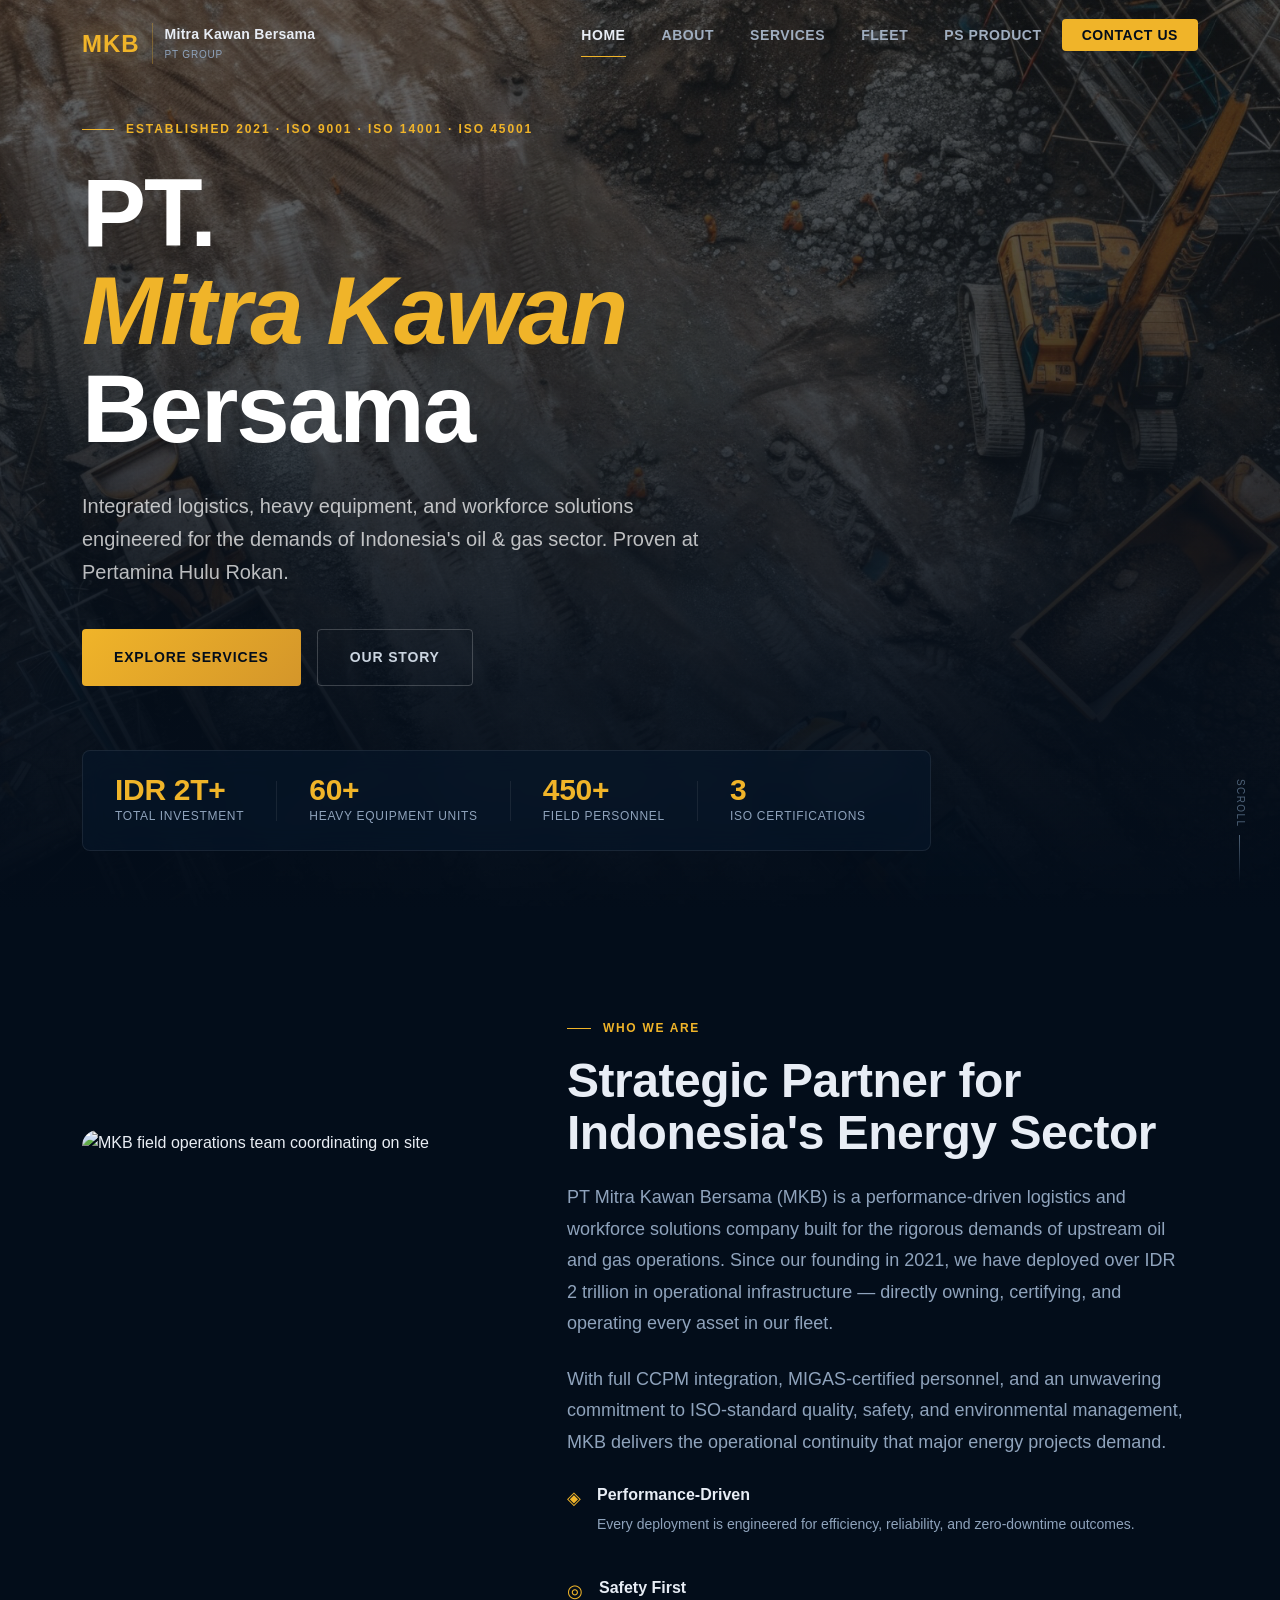
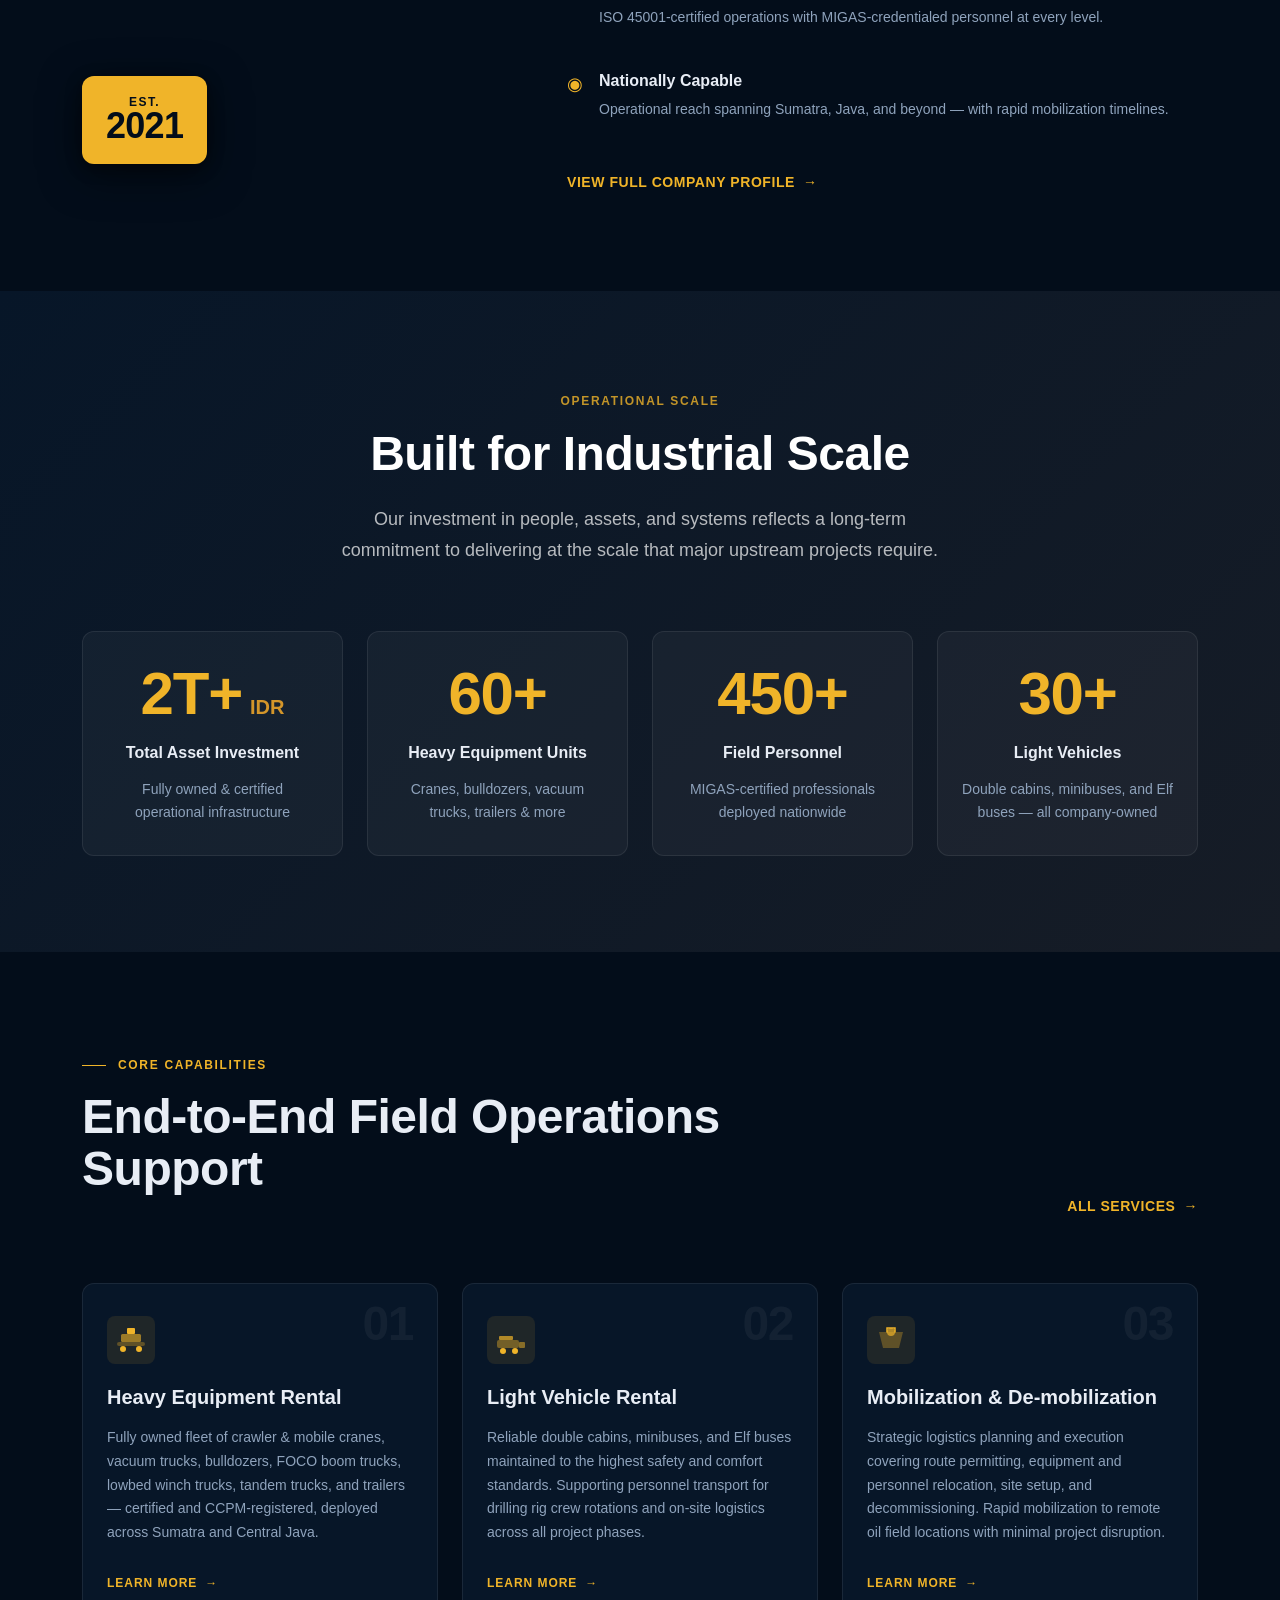
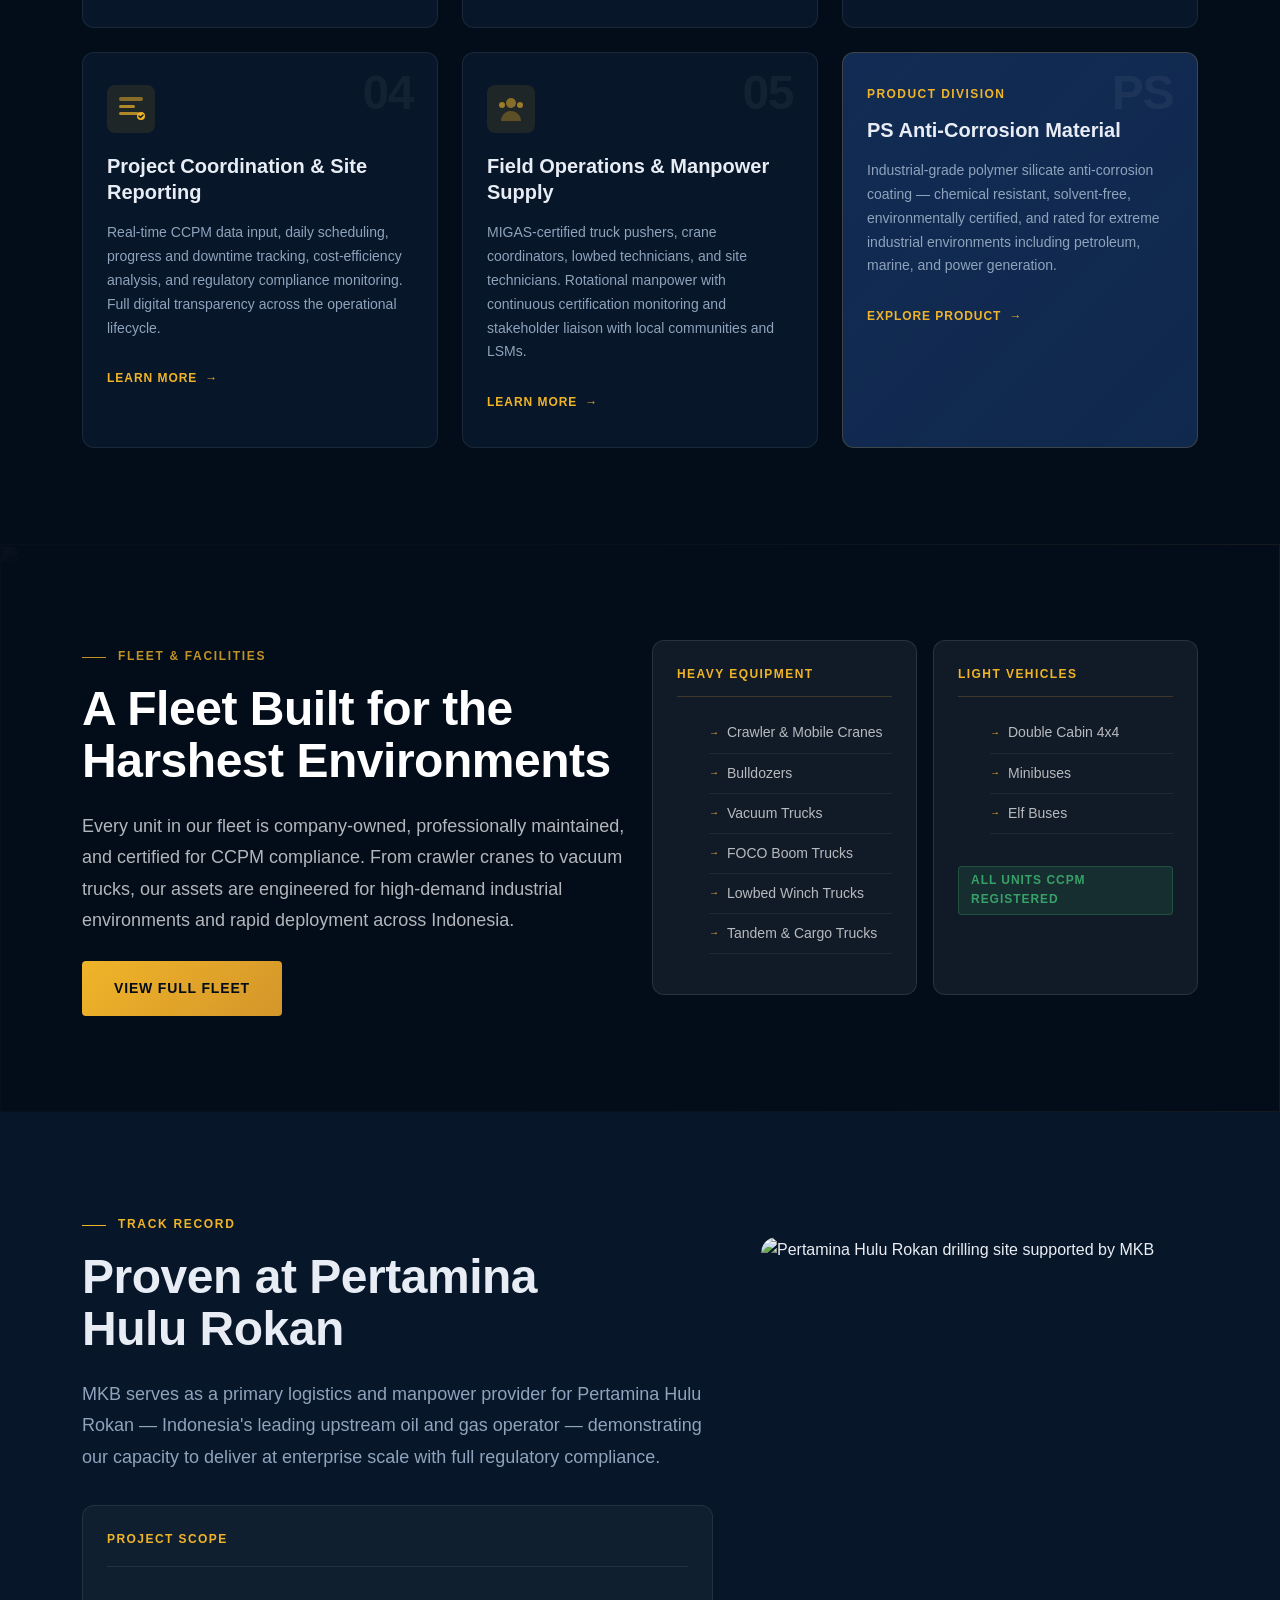
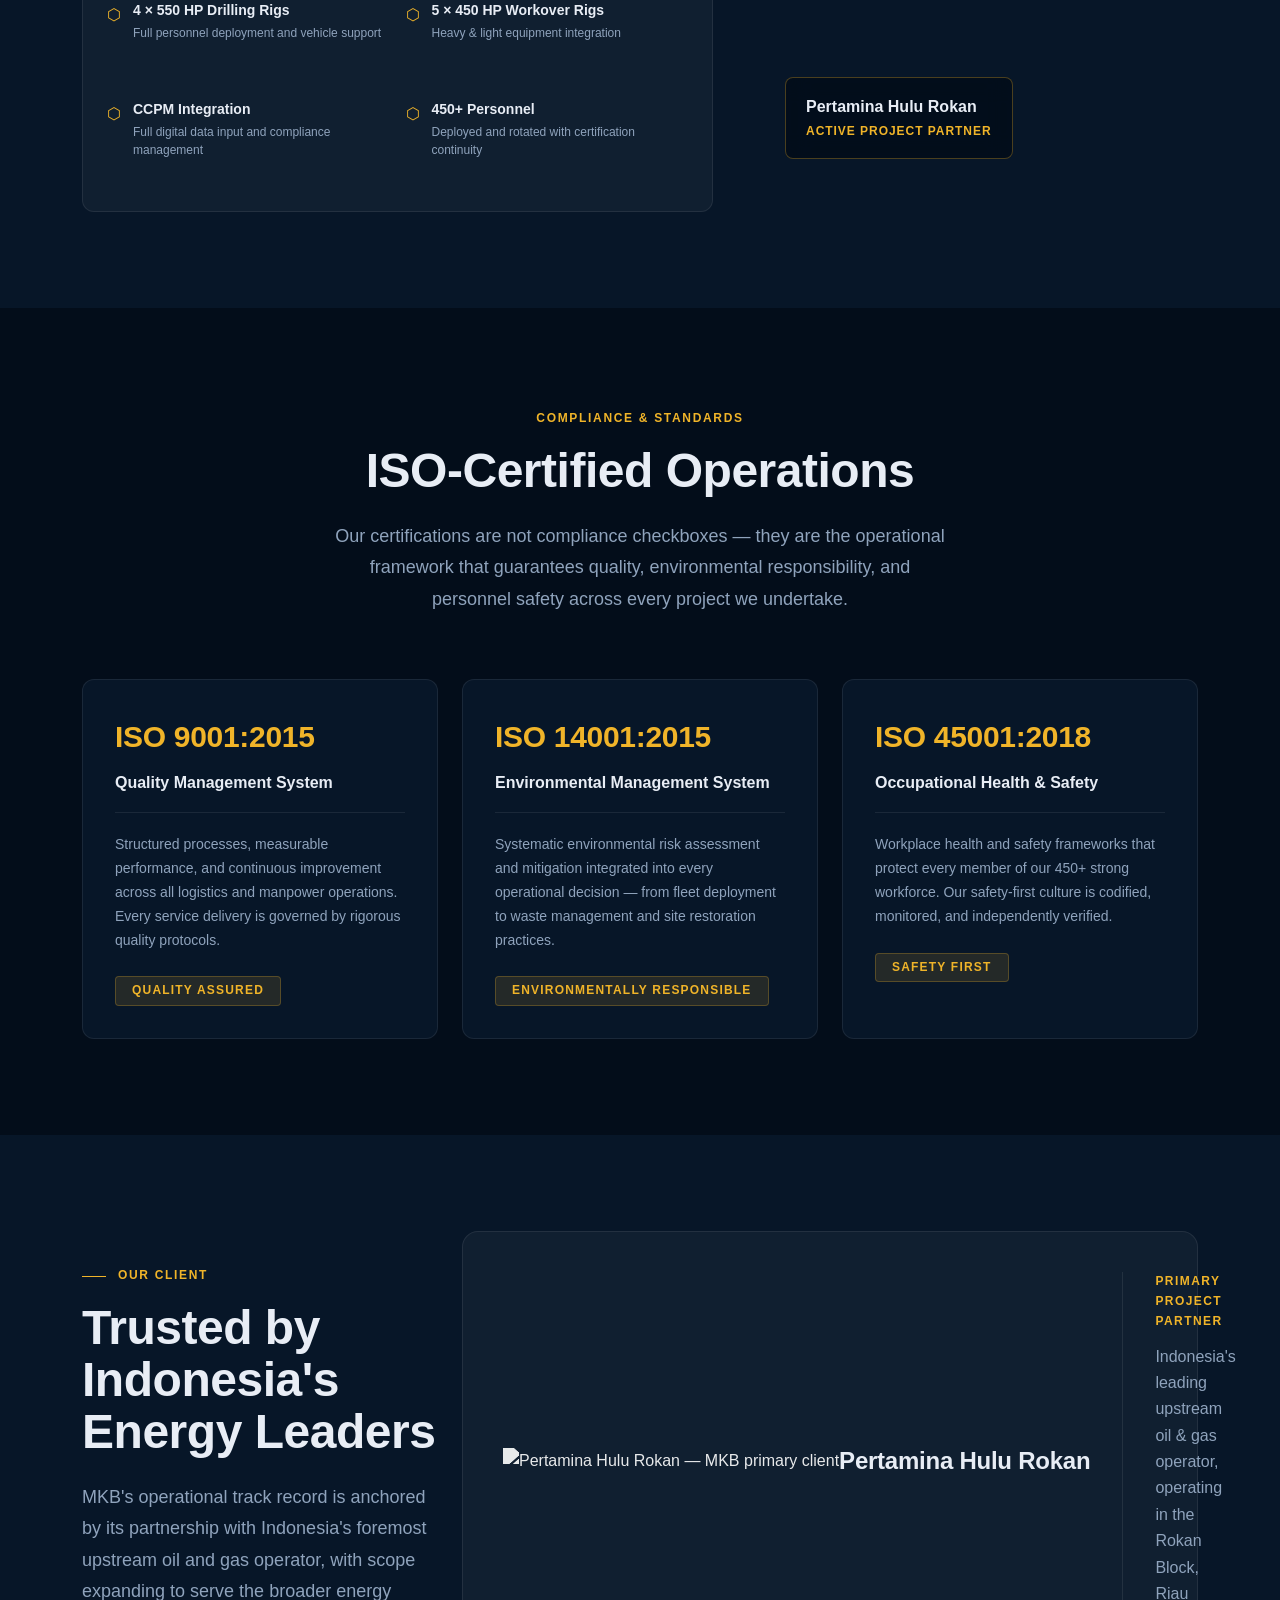
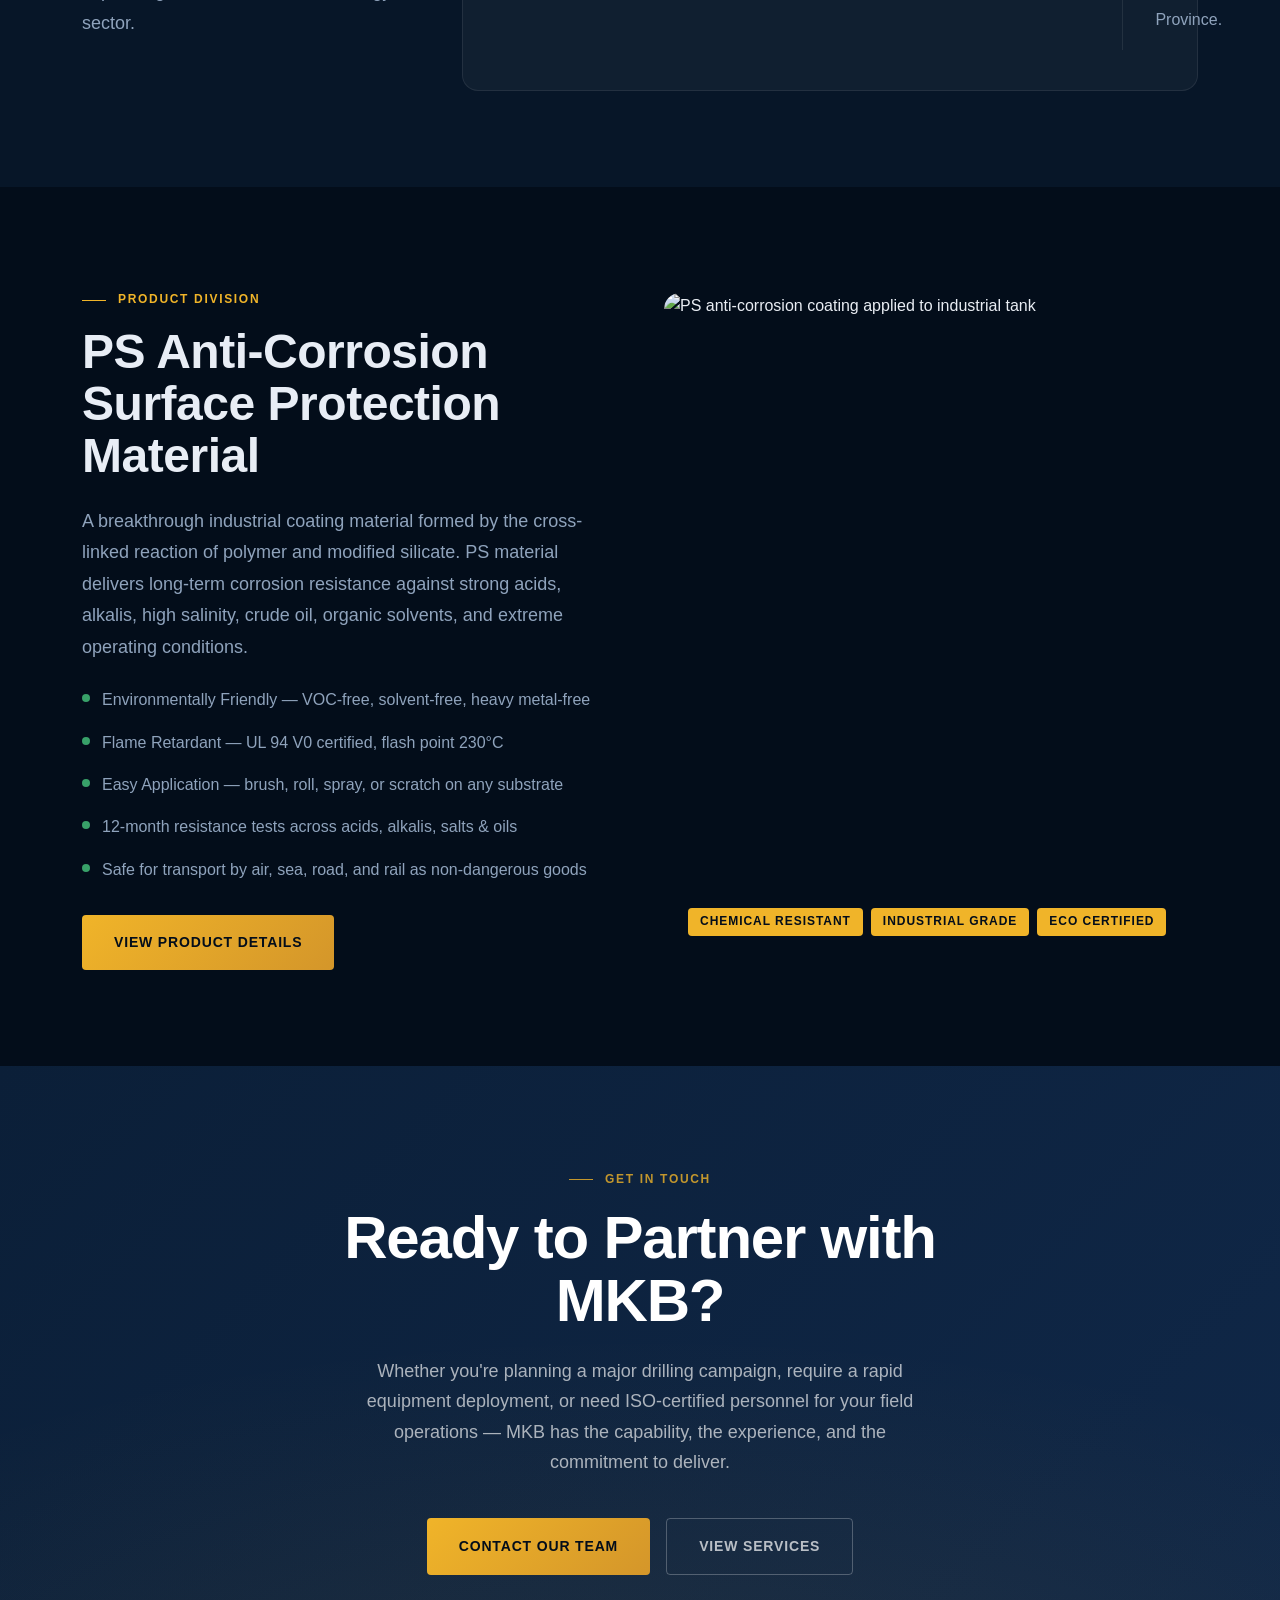
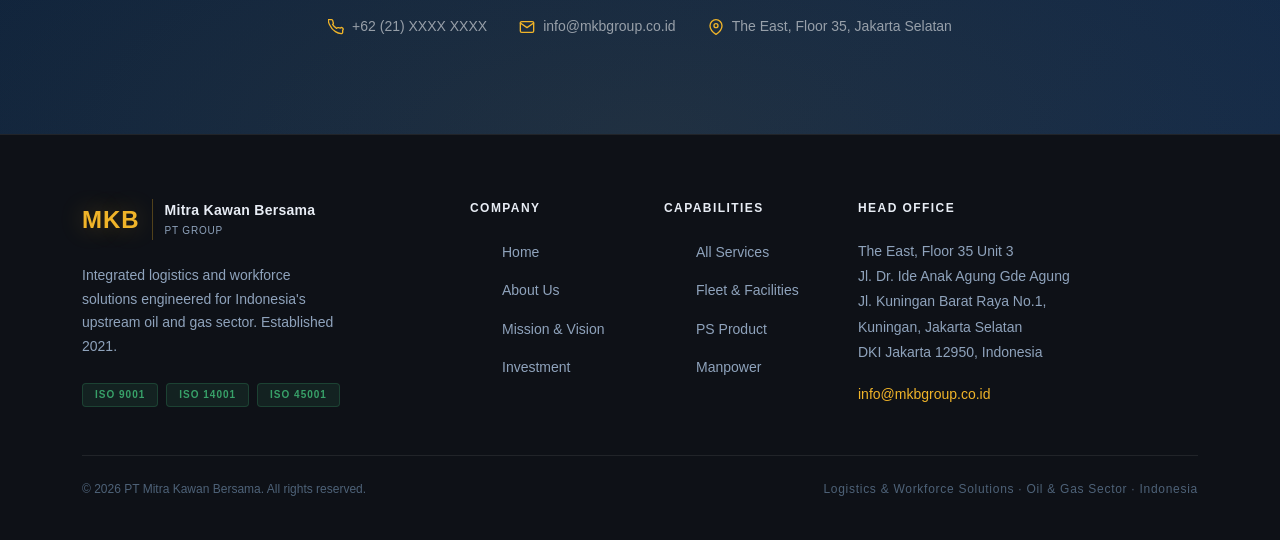
==== commit 34a5a9ad: "[Fix]: Refactor All Assets to .Assets" ====
--- a/index.html
+++ b/index.html
@@ -17,14 +17,14 @@
   <meta property="og:url" content="https://www.mkbgroup.co.id/" />
   <meta property="og:title" content="PT Mitra Kawan Bersama | Integrated Logistics & Workforce Solutions" />
   <meta property="og:description" content="Strategic logistics, heavy equipment, and manpower solutions for Indonesia's upstream oil and gas sector. ISO 9001 | ISO 14001 | ISO 45001 certified." />
-  <meta property="og:image" content="/assets/images/og-cover.jpg" />
+  <meta property="og:image" content="./assets/images/og-cover.jpg" />
   <meta property="og:site_name" content="MKB Group" />
 
   <!-- Twitter Card -->
   <meta name="twitter:card" content="summary_large_image" />
   <meta name="twitter:title" content="PT Mitra Kawan Bersama | Oil & Gas Logistics Indonesia" />
   <meta name="twitter:description" content="Integrated logistics, heavy equipment rental, and workforce solutions for Indonesia's oil & gas sector." />
-  <meta name="twitter:image" content="/assets/images/og-cover.jpg" />
+  <meta name="twitter:image" content="./assets/images/og-cover.jpg" />
 
   <!-- Fonts -->
   <link rel="preconnect" href="https://fonts.googleapis.com" />
@@ -45,7 +45,7 @@
     "name": "PT Mitra Kawan Bersama",
     "alternateName": "MKB",
     "url": "https://www.mkbgroup.co.id",
-    "logo": "/assets/images/mkb-logo.svg",
+    "logo": "./assets/images/mkb-logo.svg",
     "foundingDate": "2021",
     "description": "Strategic logistics and workforce solutions provider for Indonesia's upstream oil and gas sector.",
     "address": {
@@ -100,7 +100,7 @@
 <section id="hero" class="hero-section" aria-label="Hero">
   <div class="hero-bg">
     <img
-      src="/assets/images/hero-industrial.jpg"
+      src="./assets/images/hero-industrial.jpg"
       alt="Industrial oil field operations at dawn"
       class="hero-bg__img"
       loading="eager"
@@ -166,7 +166,7 @@
       <div class="col-lg-5">
         <div class="about-img-wrap reveal">
           <img
-            src="/assets/images/about-field-ops.jpg"
+            src="./assets/images/about-field-ops.jpg"
             alt="MKB field operations team coordinating on site"
             loading="lazy"
             class="about-img"
@@ -367,7 +367,7 @@
 ═══════════════════════════════════════════════════════════ -->
 <section id="fleet" class="section-fleet" aria-label="Fleet Highlight">
   <div class="fleet-bg" aria-hidden="true">
-    <img src="/assets/images/fleet-overview.jpg" alt="" loading="lazy" class="fleet-bg__img" />
+    <img src="./assets/images/fleet-overview.jpg" alt="" loading="lazy" class="fleet-bg__img" />
     <div class="fleet-bg__overlay"></div>
   </div>
   <div class="container-xl">
@@ -471,7 +471,7 @@
       <div class="col-lg-5">
         <div class="track-visual reveal reveal-delay-2">
           <img
-            src="/assets/images/drilling-site.jpg"
+            src="./assets/images/drilling-site.jpg"
             alt="Pertamina Hulu Rokan drilling site supported by MKB"
             loading="lazy"
             class="track-img"
@@ -541,7 +541,7 @@
         <div class="client-display reveal reveal-delay-2">
           <div class="client-logo-wrap">
             <img
-              src="/assets/images/pertamina-hulu-rokan-logo.png"
+              src="./assets/images/pertamina-hulu-rokan-logo.png"
               alt="Pertamina Hulu Rokan — MKB primary client"
               loading="lazy"
               class="client-logo"
@@ -604,7 +604,7 @@
       <div class="col-lg-6">
         <div class="ps-visual reveal reveal-delay-2">
           <img
-            src="/assets/images/ps-material-application.jpg"
+            src="./assets/images/ps-material-application.jpg"
             alt="PS anti-corrosion coating applied to industrial tank"
             loading="lazy"
             class="ps-img"
